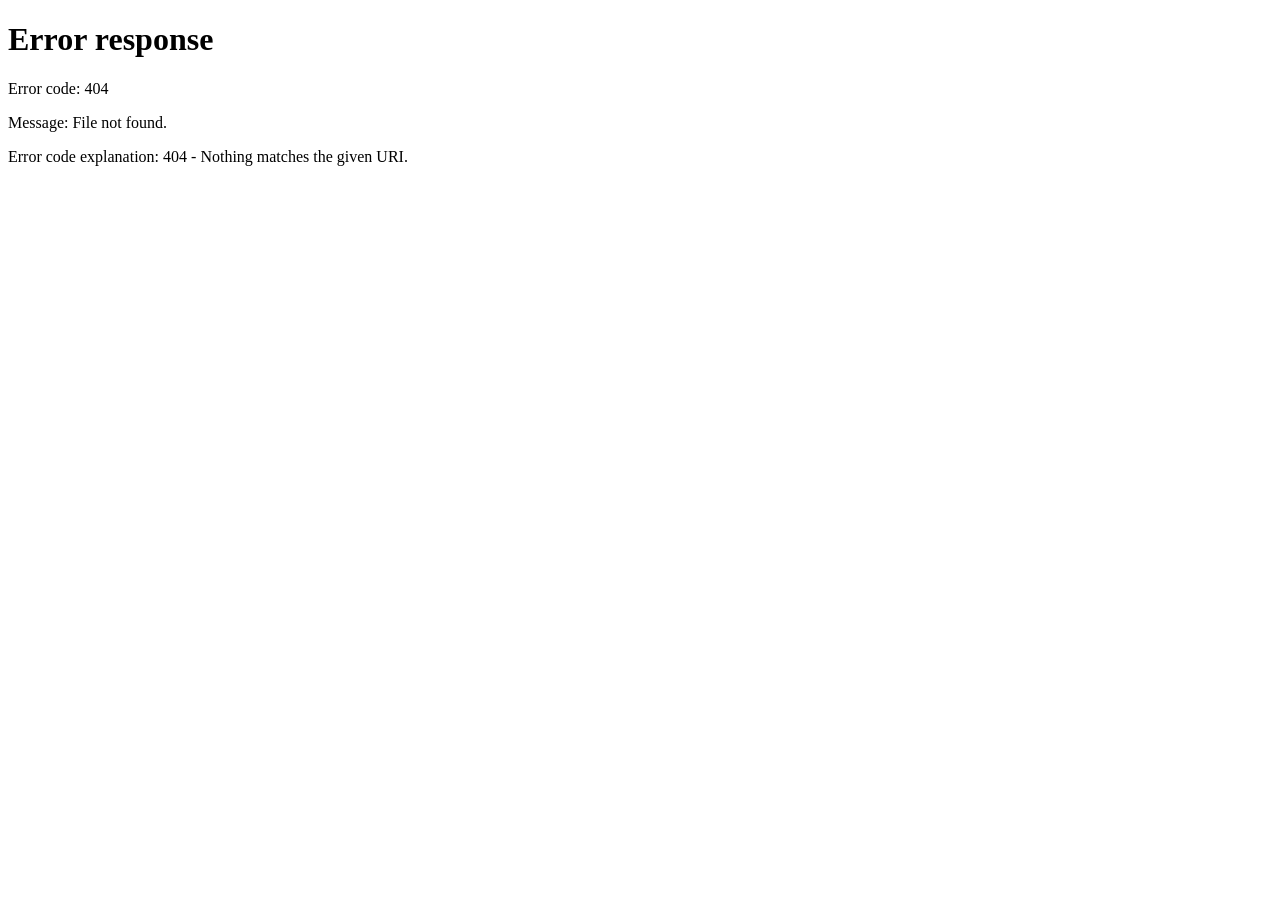
==== index.html @ 46f56683 "fix muy fix" ====
<!DOCTYPE html>
<html lang="es">
<head>
  <meta charset="UTF-8" />
  <meta name="viewport" content="width=device-width, initial-scale=1.0" />
  <meta http-equiv="refresh" content="0; url=barberia/index.html" />
  <title>Milán Barber Studio</title>
</head>
<body>
  <p>Redirigiendo a <a href="barberia/index.html">Milán Barber Studio</a>…</p>
</body>
</html>
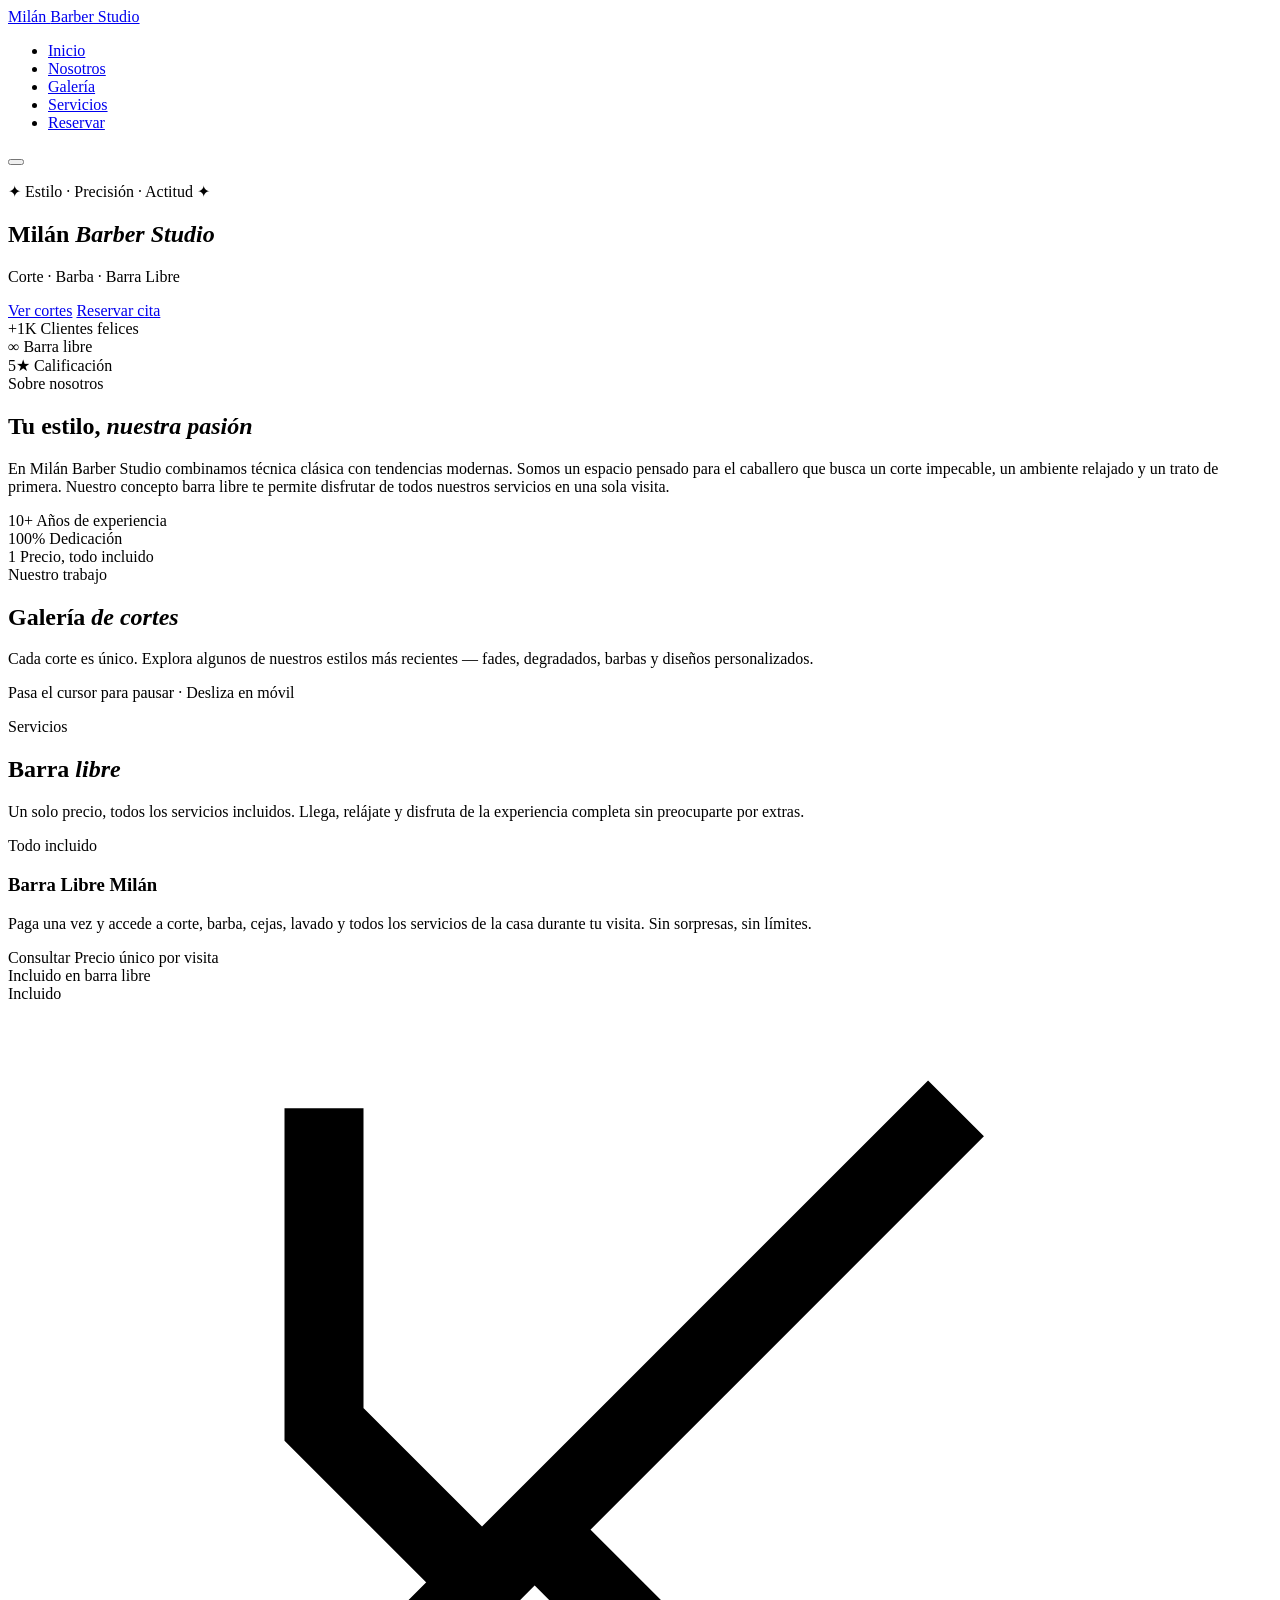
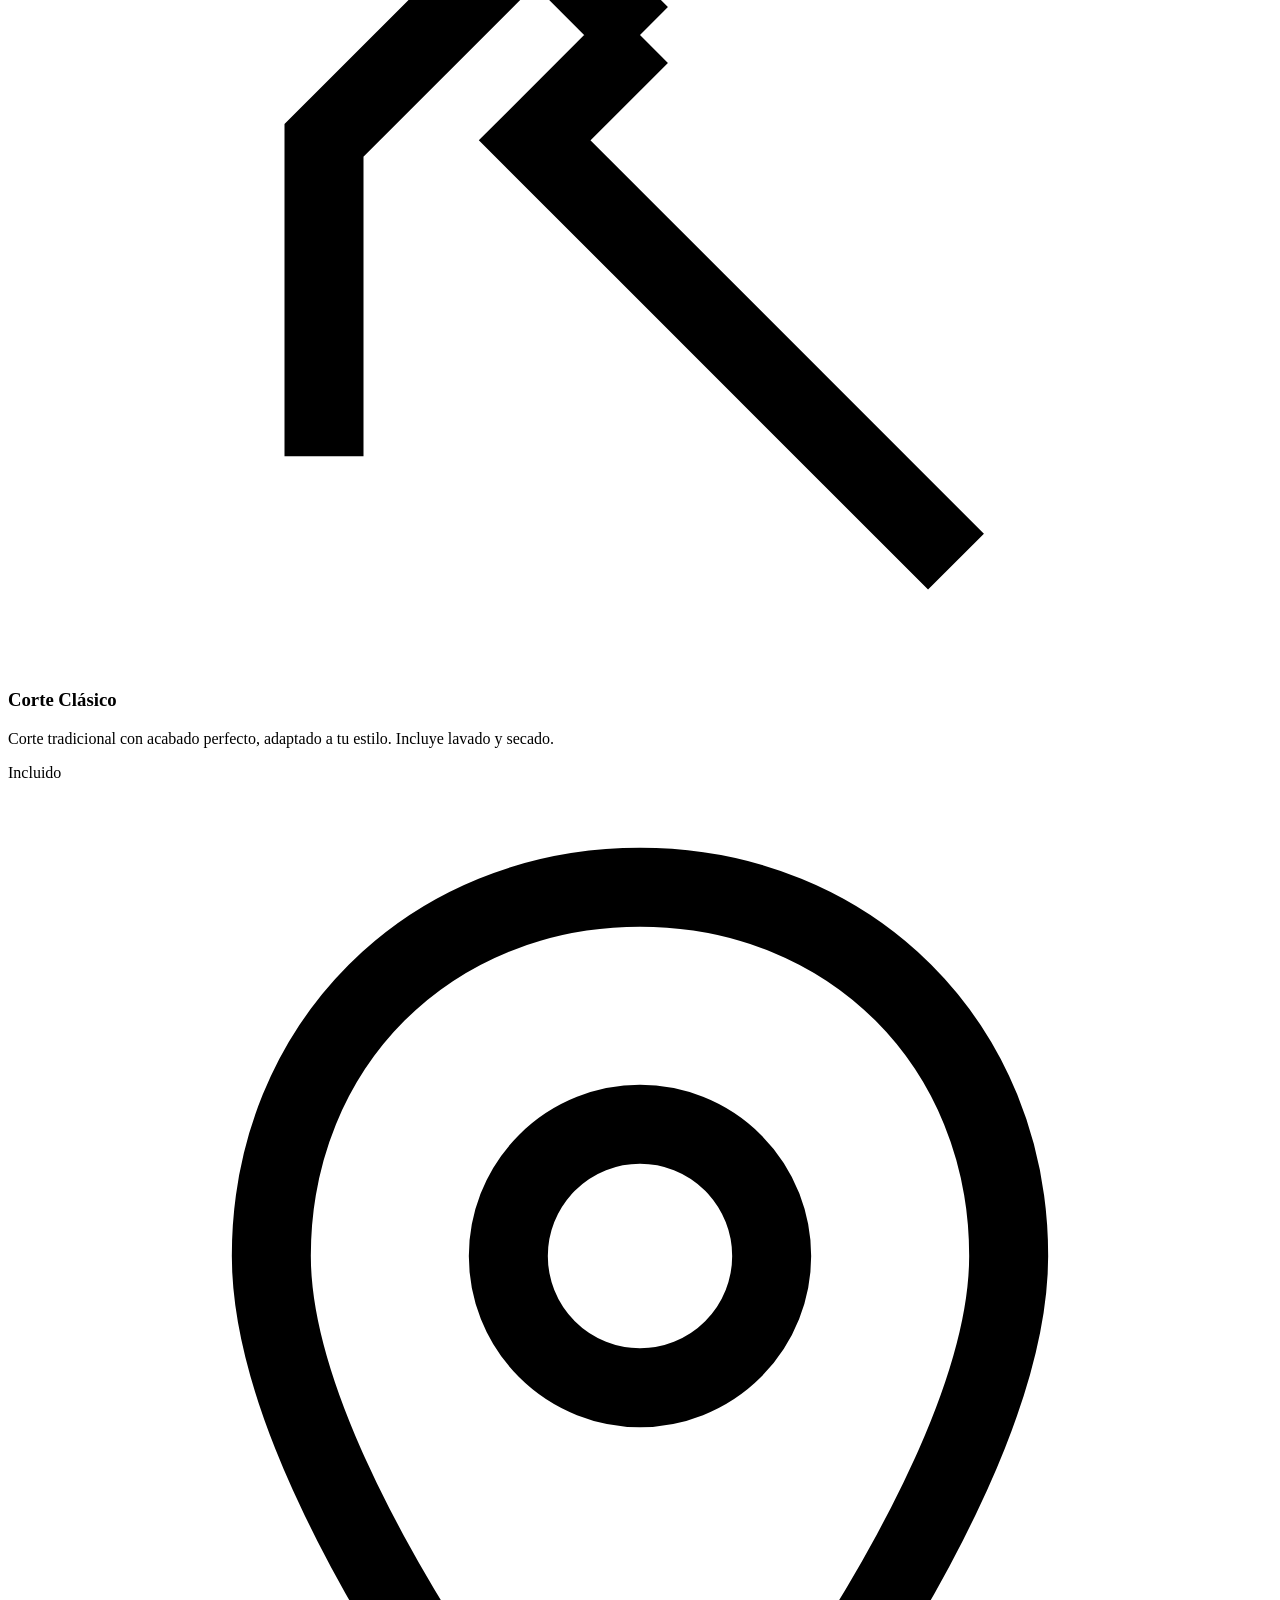
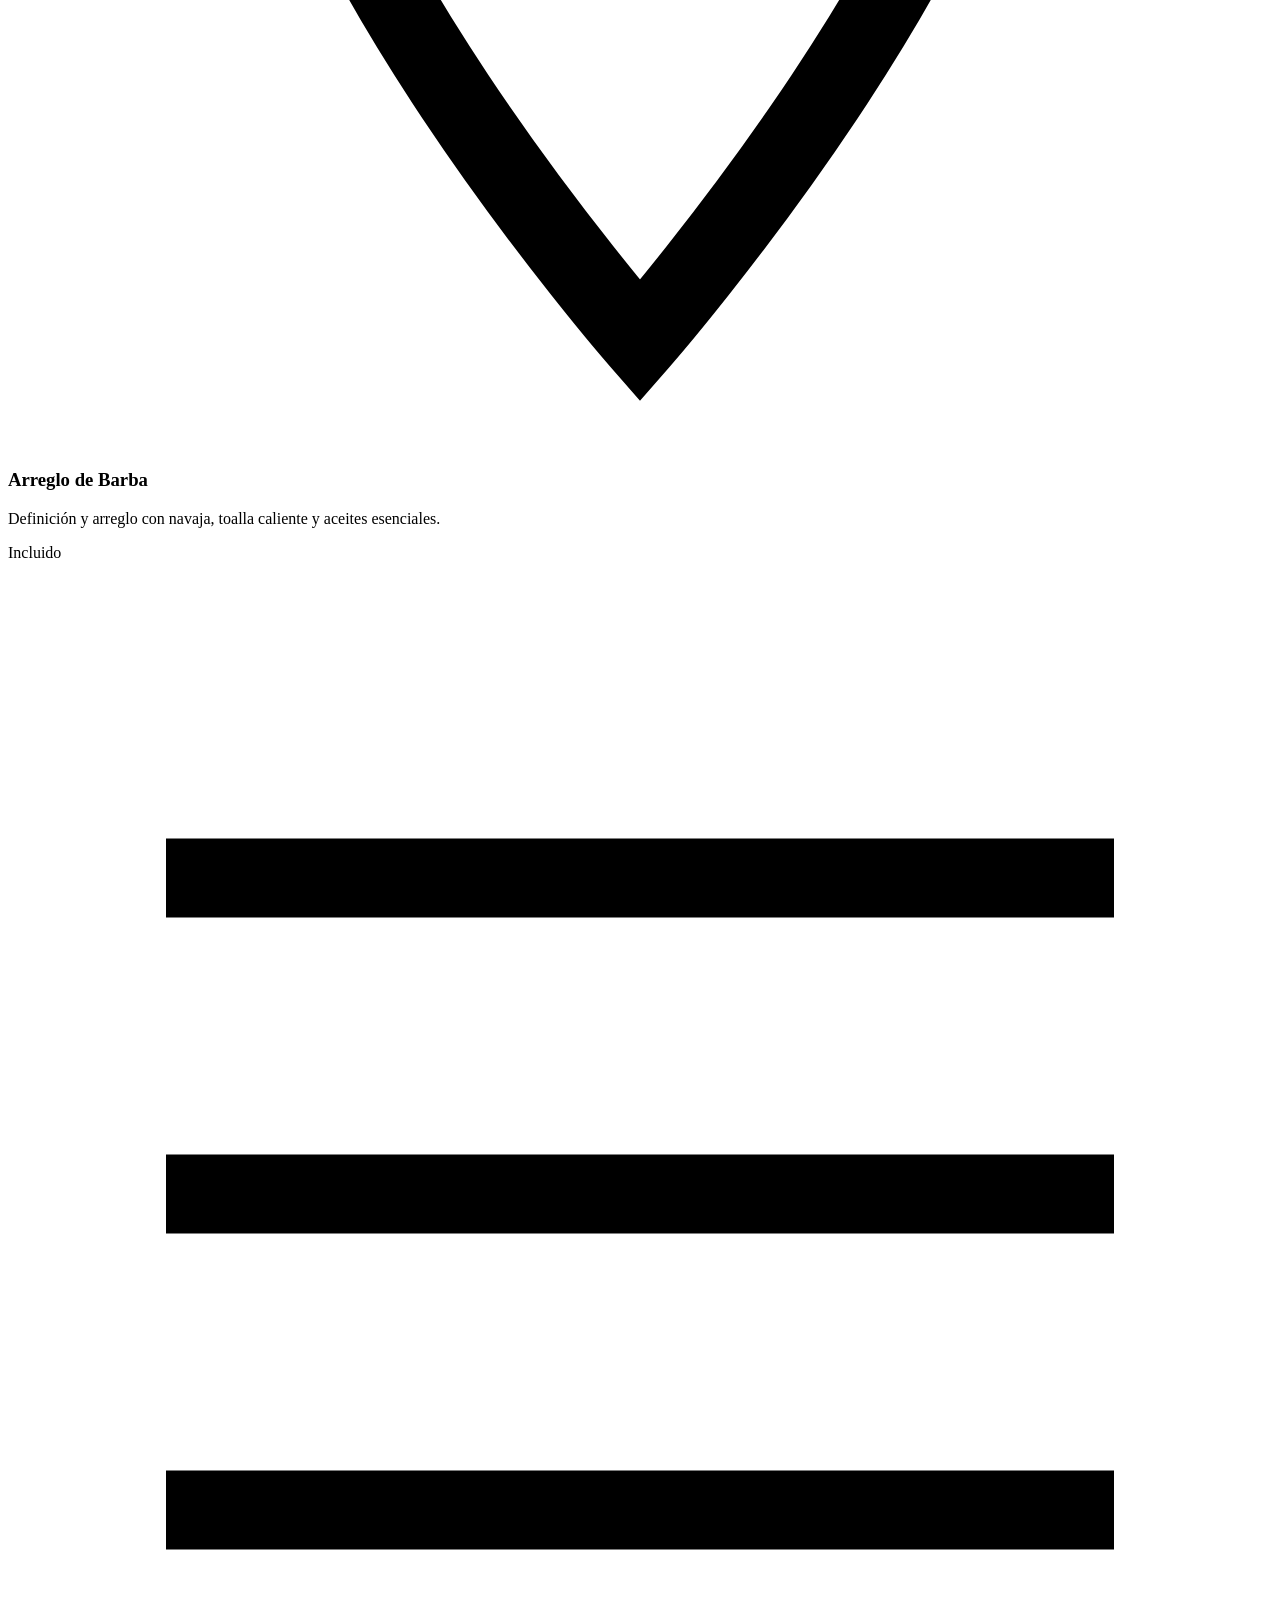
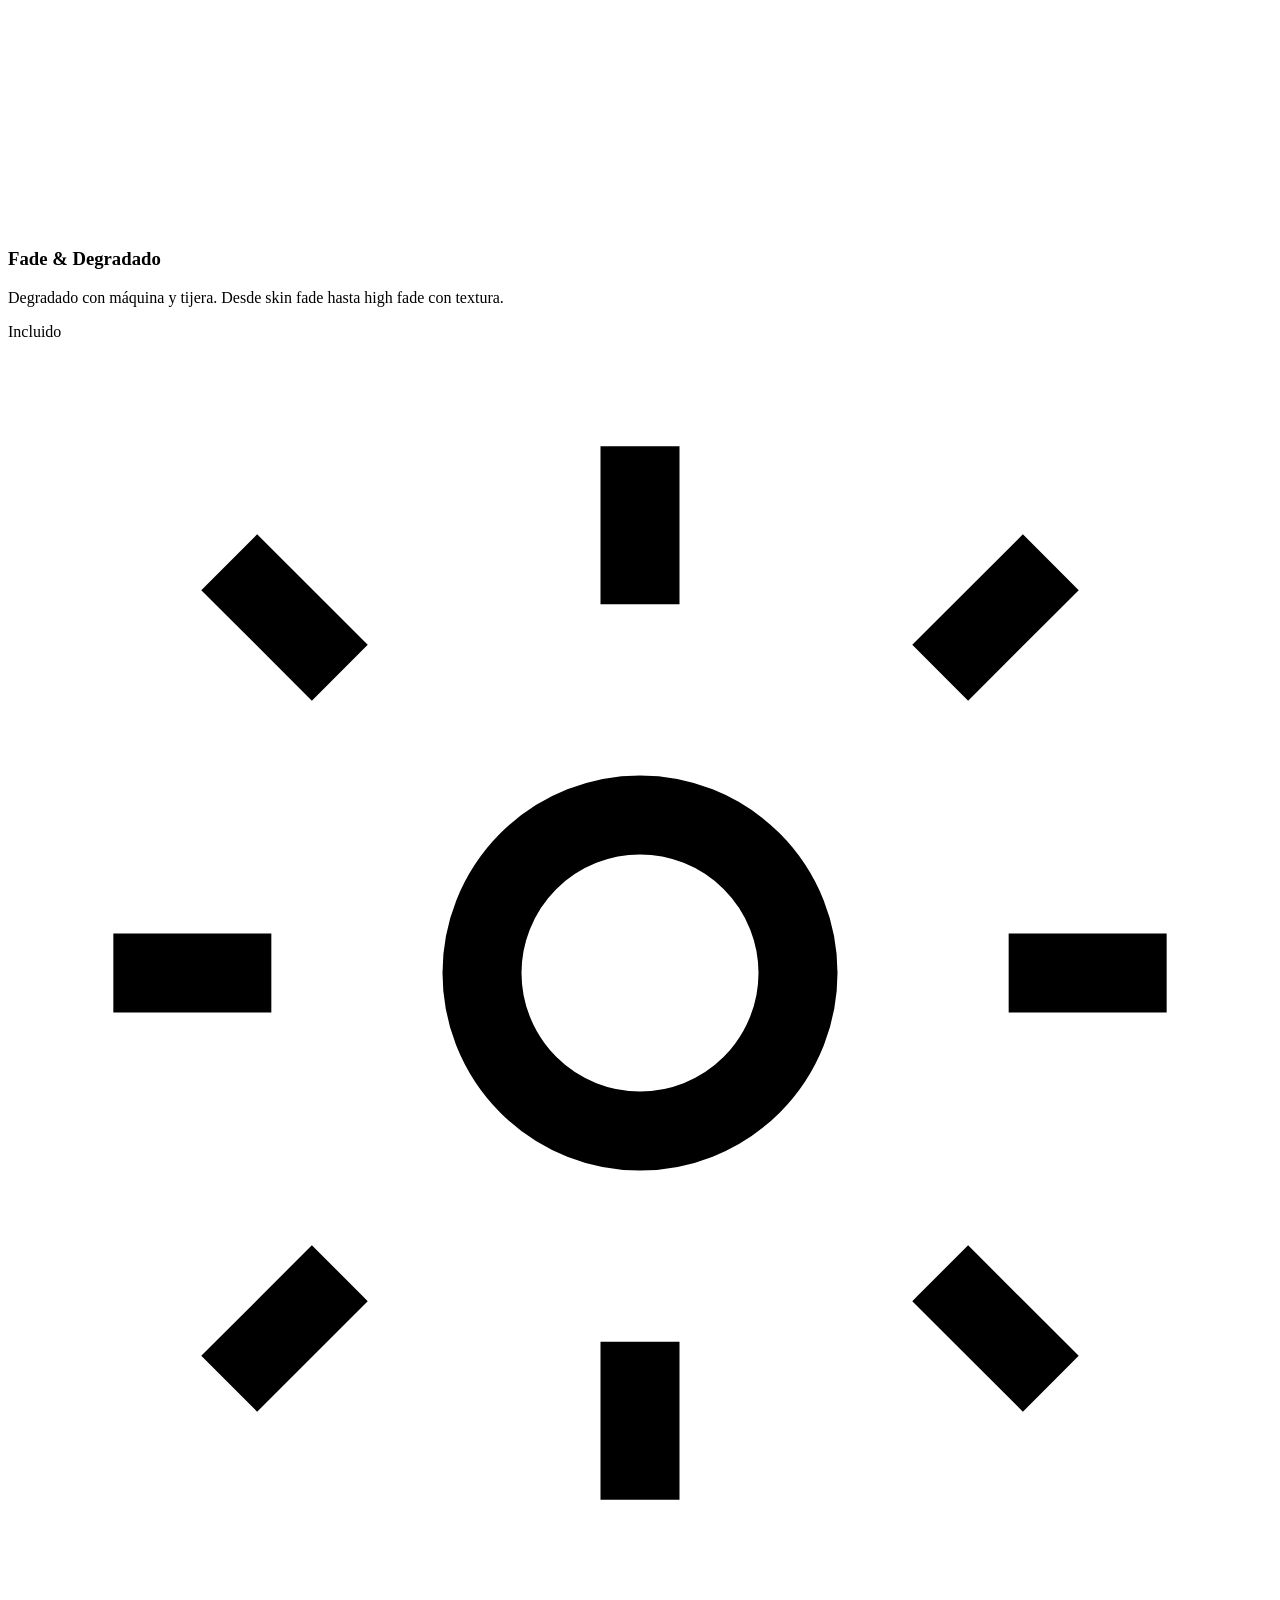
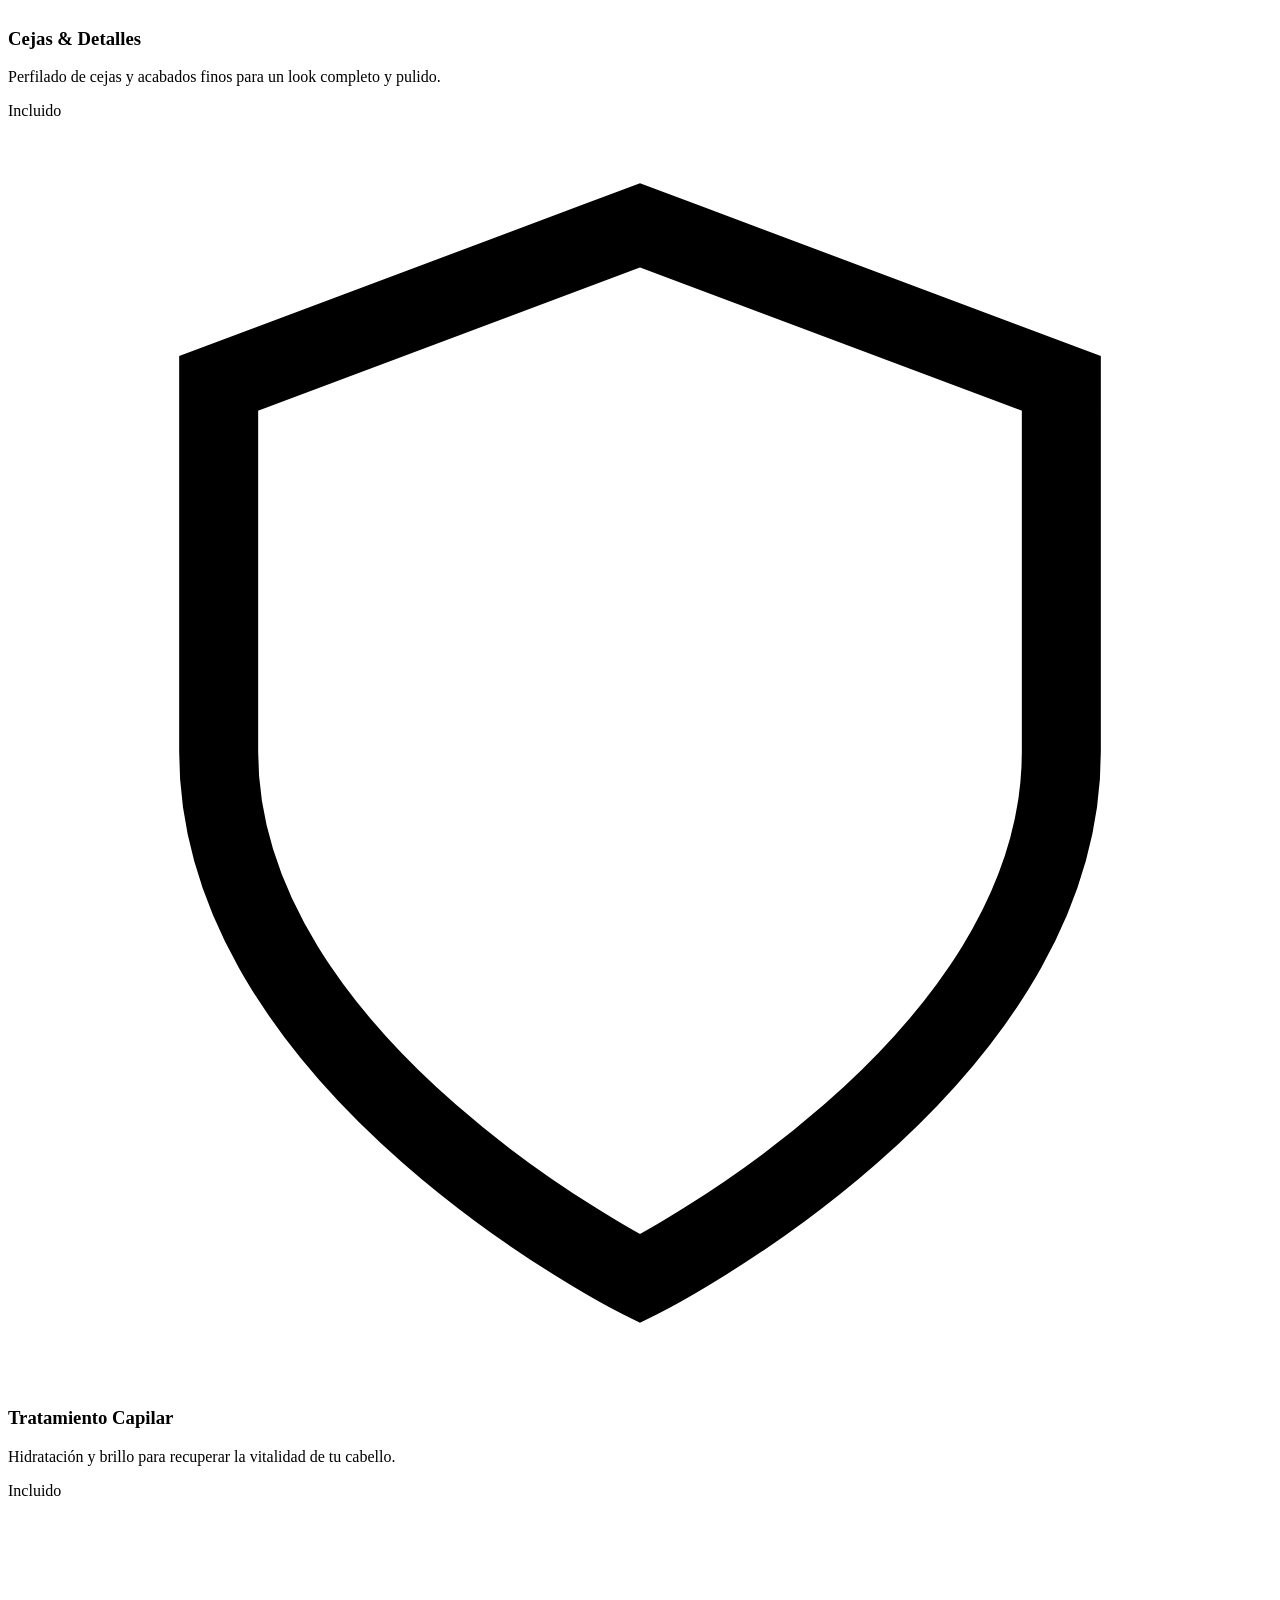
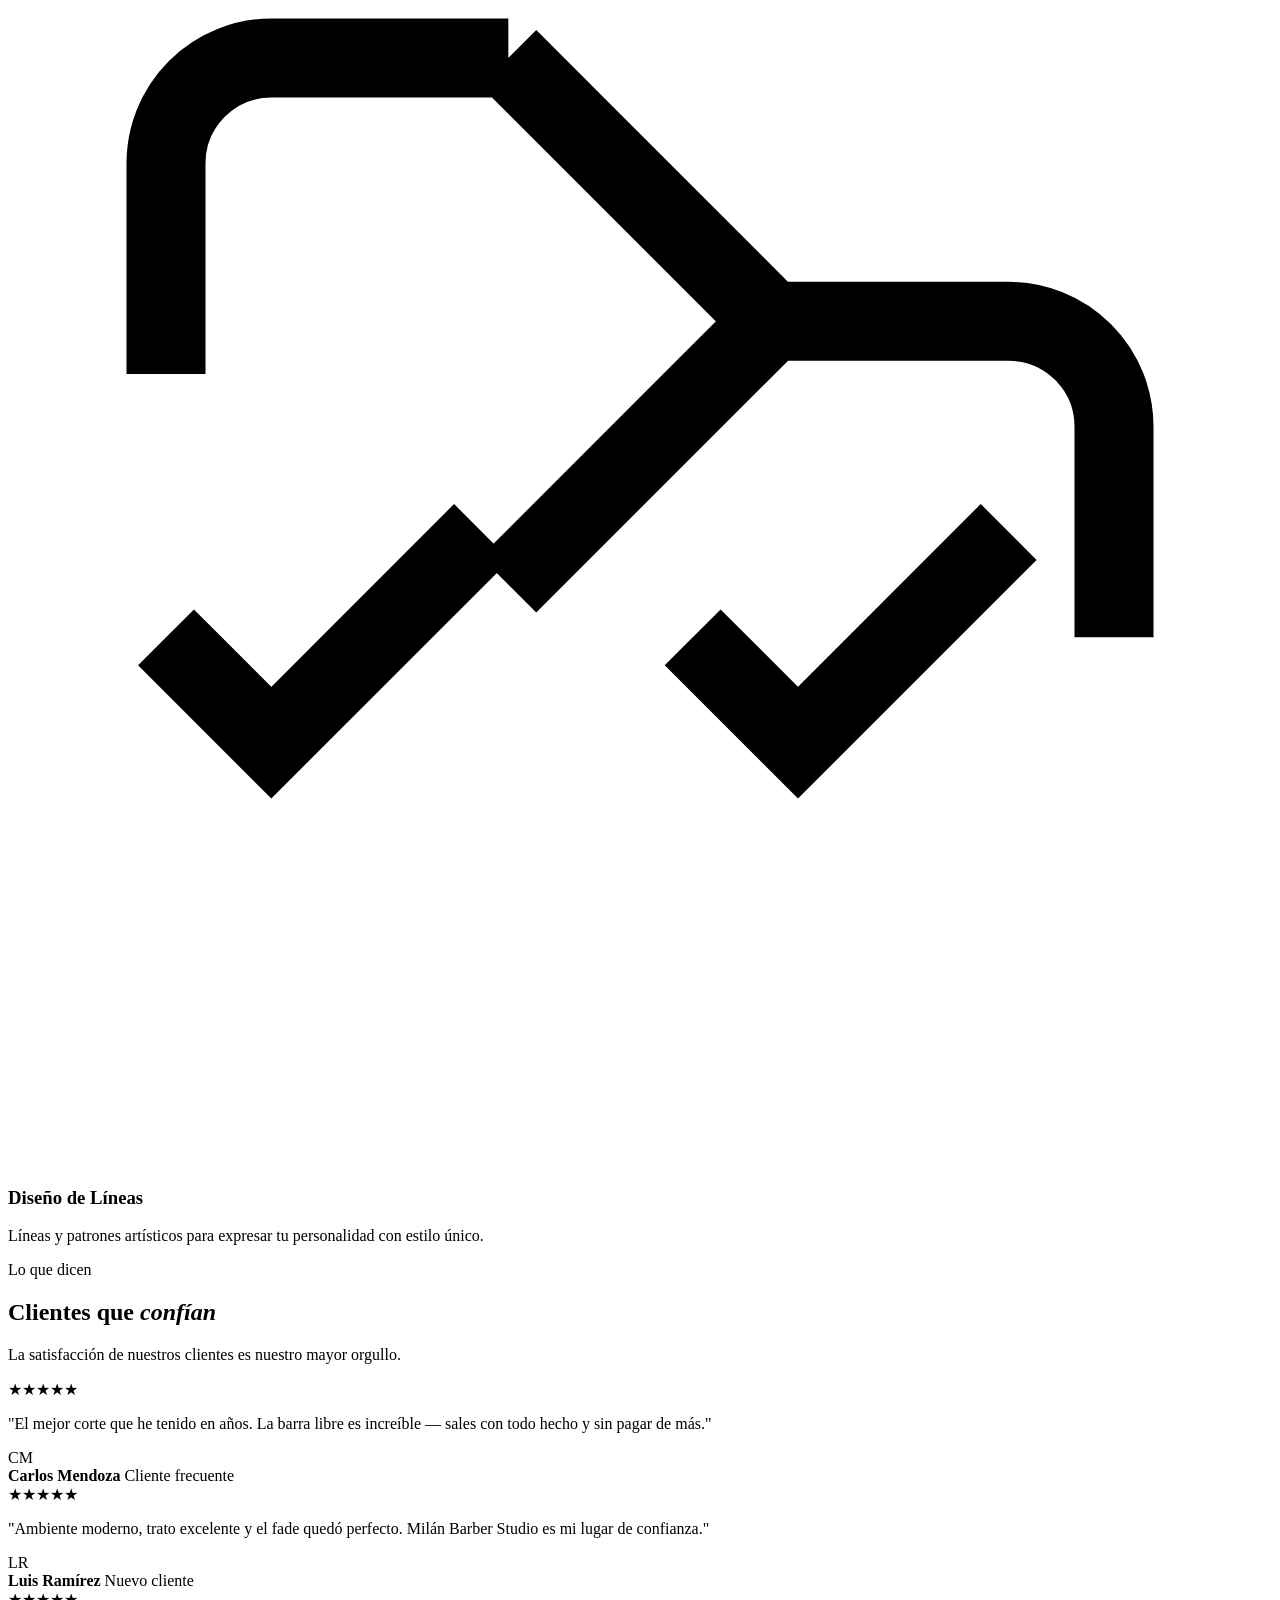
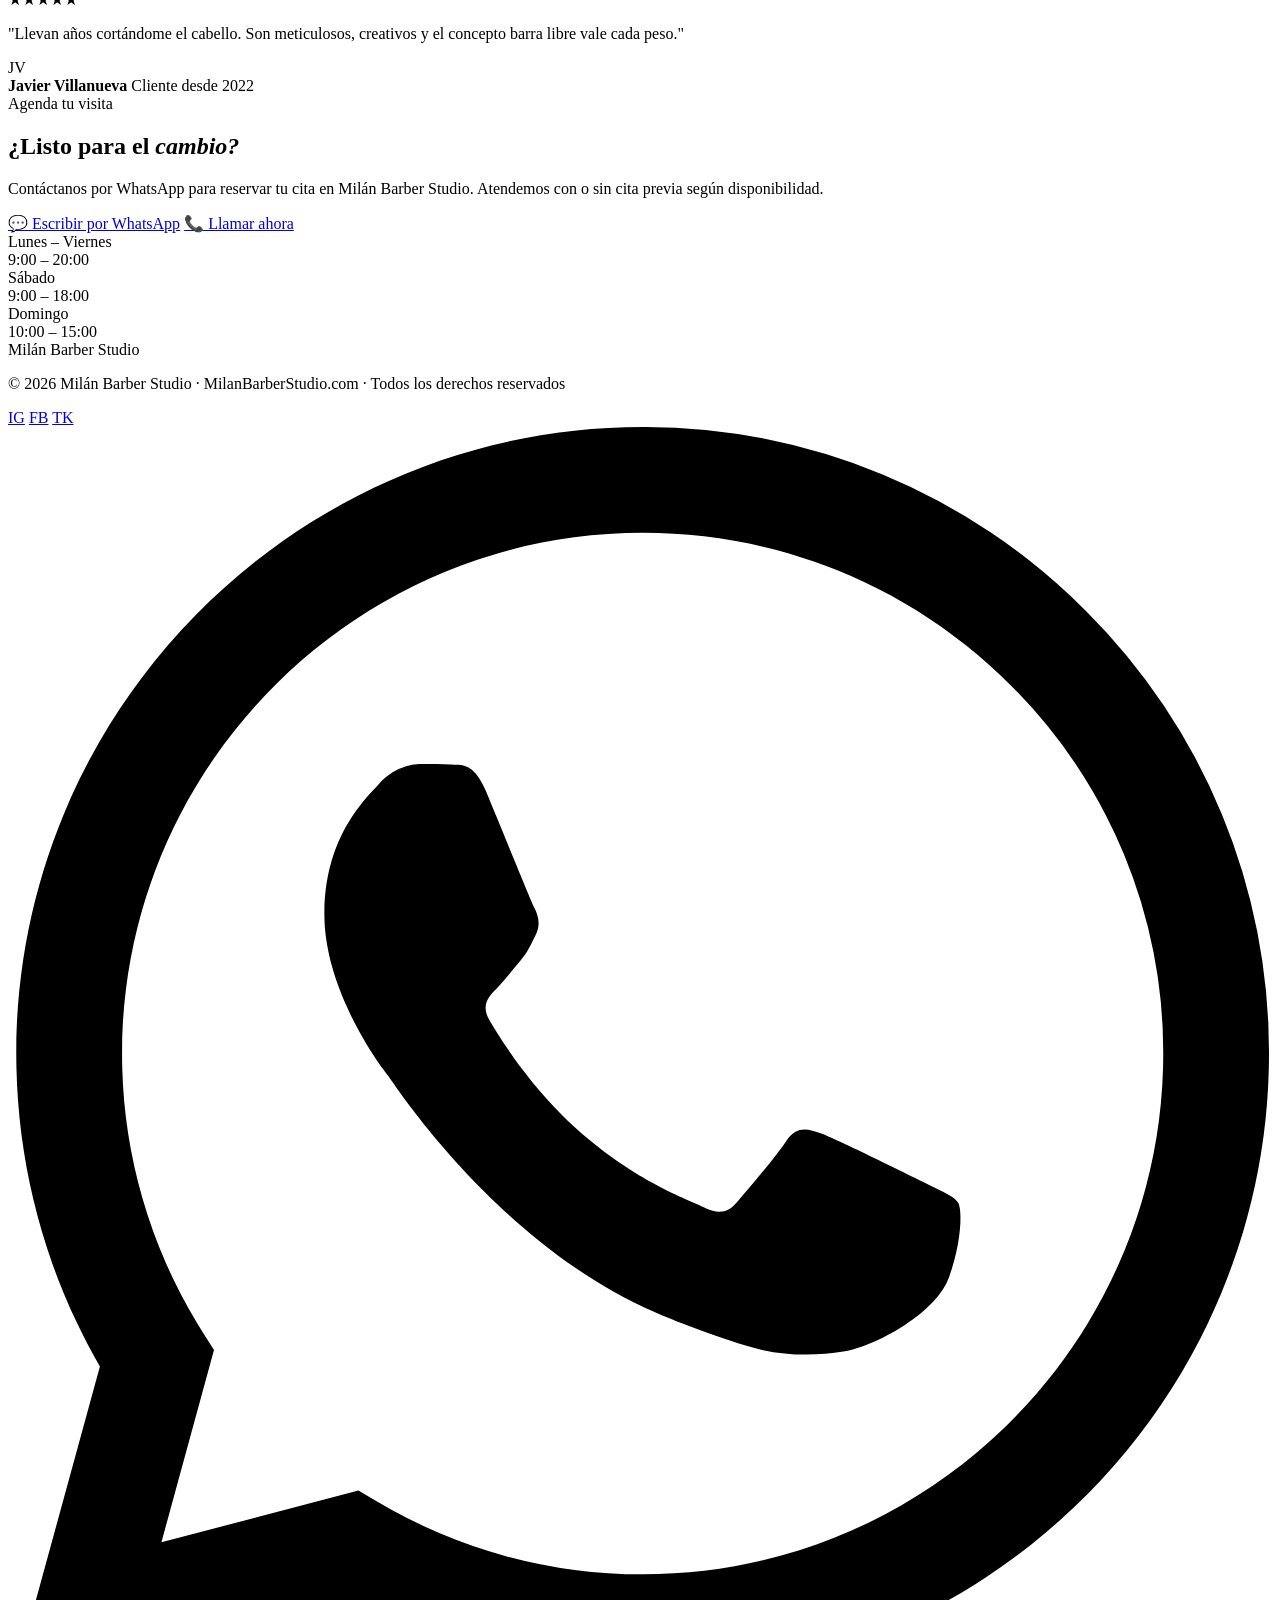
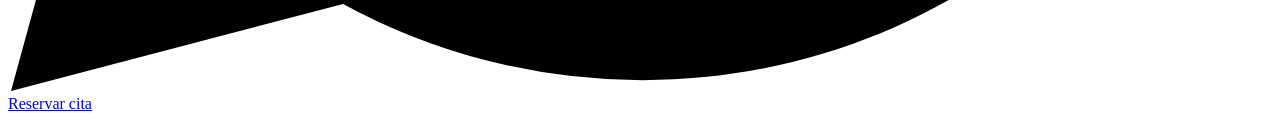
==== commit 3de2098e: "Update index.html" ====
--- a/index.html
+++ b/index.html
@@ -3,10 +3,312 @@
 <head>
   <meta charset="UTF-8" />
   <meta name="viewport" content="width=device-width, initial-scale=1.0" />
-  <meta http-equiv="refresh" content="0; url=barberia/index.html" />
-  <title>Milán Barber Studio</title>
+  <meta name="description" content="Milán Barber Studio — Barbería con servicio barra libre. Cortes, barba y estilo en un ambiente moderno." />
+  <title>Milán Barber Studio | MilanBarberStudio.com</title>
+  <link href="https://fonts.googleapis.com/css2?family=Cormorant+Garamond:wght@300;400;600;700&family=Montserrat:wght@300;400;500;600&display=swap" rel="stylesheet" />
+  <link rel="stylesheet" href="css/variables.css" />
+  <link rel="stylesheet" href="css/base.css" />
+  <link rel="stylesheet" href="css/navbar.css" />
+  <link rel="stylesheet" href="css/hero.css" />
+  <link rel="stylesheet" href="css/servicios.css" />
+  <link rel="stylesheet" href="css/galeria.css" />
+  <link rel="stylesheet" href="css/testimonios.css" />
+  <link rel="stylesheet" href="css/contacto.css" />
+  <link rel="stylesheet" href="css/footer.css" />
+  <link rel="stylesheet" href="css/whatsapp.css" />
+  <link rel="stylesheet" href="css/animations.css" />
+  <link rel="stylesheet" href="css/background.css" />
+  <link rel="stylesheet" href="css/responsive.css" />
+  <meta http-equiv="Content-Security-Policy" content="default-src 'self'; script-src 'self' https://www.googletagmanager.com https://www.google-analytics.com; style-src 'self' 'unsafe-inline' https://fonts.googleapis.com; font-src https://fonts.gstatic.com; img-src 'self' data:;">
+  <meta http-equiv="X-Content-Type-Options" content="nosniff">
 </head>
 <body>
-  <p>Redirigiendo a <a href="barberia/index.html">Milán Barber Studio</a>…</p>
+
+  <div class="bg-ambient" aria-hidden="true"></div>
+
+  <nav>
+    <a href="#inicio" class="nav-logo">Milán <span>Barber Studio</span></a>
+    <ul class="nav-links" id="navLinks">
+      <li><a href="#inicio">Inicio</a></li>
+      <li><a href="#nosotros">Nosotros</a></li>
+      <li><a href="#galeria">Galería</a></li>
+      <li><a href="#servicios">Servicios</a></li>
+      <li><a href="#contacto" class="nav-cta">Reservar</a></li>
+    </ul>
+    <button class="hamburger" id="hamburger" aria-label="Menú">
+      <span></span><span></span><span></span>
+    </button>
+  </nav>
+
+  <section id="inicio">
+    <div class="hero-bg"></div>
+    <div class="hero-grid"></div>
+    <div class="hero-lines"></div>
+    <div class="hero-orbs" aria-hidden="true">
+      <span class="hero-orb hero-orb-1"></span>
+      <span class="hero-orb hero-orb-2"></span>
+      <span class="hero-orb hero-orb-3"></span>
+    </div>
+    <div class="hero-shimmer" aria-hidden="true"></div>
+    <div class="hero-content">
+      <p class="hero-eyebrow">✦ Estilo · Precisión · Actitud ✦</p>
+      <h1 class="hero-title">
+        Milán <em>Barber Studio</em>
+      </h1>
+      <div class="hero-divider"></div>
+      <p class="hero-sub">Corte · Barba · Barra Libre</p>
+      <div class="hero-actions">
+        <a href="#galeria" class="btn-primary"><span>Ver cortes</span></a>
+        <a href="#contacto" class="btn-outline"><span>Reservar cita</span></a>
+      </div>
+    </div>
+    <div class="hero-badges">
+      <div class="badge">
+        <span class="badge-num">+1K</span>
+        <span class="badge-text">Clientes felices</span>
+      </div>
+      <div class="badge">
+        <span class="badge-num">∞</span>
+        <span class="badge-text">Barra libre</span>
+      </div>
+      <div class="badge">
+        <span class="badge-num">5★</span>
+        <span class="badge-text">Calificación</span>
+      </div>
+    </div>
+  </section>
+
+  <section id="nosotros">
+    <div class="nosotros-inner">
+      <span class="section-label reveal">Sobre nosotros</span>
+      <h2 class="section-title reveal reveal-delay-1">Tu estilo, <em>nuestra pasión</em></h2>
+      <p class="section-desc reveal reveal-delay-2">
+        En Milán Barber Studio combinamos técnica clásica con tendencias modernas. Somos un espacio pensado para el caballero que busca un corte impecable, un ambiente relajado y un trato de primera. Nuestro concepto barra libre te permite disfrutar de todos nuestros servicios en una sola visita.
+      </p>
+      <div class="nosotros-stats reveal reveal-delay-3">
+        <div class="nosotros-stat">
+          <span class="nosotros-stat-num">10+</span>
+          <span class="nosotros-stat-text">Años de experiencia</span>
+        </div>
+        <div class="nosotros-stat">
+          <span class="nosotros-stat-num">100%</span>
+          <span class="nosotros-stat-text">Dedicación</span>
+        </div>
+        <div class="nosotros-stat">
+          <span class="nosotros-stat-num">1</span>
+          <span class="nosotros-stat-text">Precio, todo incluido</span>
+        </div>
+      </div>
+    </div>
+  </section>
+
+  <section id="galeria">
+    <div class="galeria-header">
+      <div>
+        <span class="section-label reveal">Nuestro trabajo</span>
+        <h2 class="section-title reveal reveal-delay-1">Galería <em>de cortes</em></h2>
+      </div>
+      <p class="section-desc reveal reveal-delay-2">
+        Cada corte es único. Explora algunos de nuestros estilos más recientes — fades, degradados, barbas y diseños personalizados.
+      </p>
+    </div>
+    <div class="galeria-cinta-wrap reveal">
+      <div id="galeriaCinta" class="galeria-cinta" aria-label="Galería de cortes"></div>
+    </div>
+    <p class="galeria-cinta-hint reveal reveal-delay-1">Pasa el cursor para pausar · Desliza en móvil</p>
+  </section>
+
+  <section id="servicios">
+    <div class="servicios-header">
+      <div>
+        <span class="section-label reveal">Servicios</span>
+        <h2 class="section-title reveal reveal-delay-1">Barra <em>libre</em></h2>
+      </div>
+      <p class="section-desc reveal reveal-delay-2">
+        Un solo precio, todos los servicios incluidos. Llega, relájate y disfruta de la experiencia completa sin preocuparte por extras.
+      </p>
+    </div>
+
+    <div class="barra-libre-banner reveal">
+      <div>
+        <span class="barra-libre-badge">Todo incluido</span>
+        <h3 class="barra-libre-title">Barra Libre Milán</h3>
+        <p class="barra-libre-desc">
+          Paga una vez y accede a corte, barba, cejas, lavado y todos los servicios de la casa durante tu visita. Sin sorpresas, sin límites.
+        </p>
+      </div>
+      <div class="barra-libre-precio">
+        Consultar
+        <span>Precio único por visita</span>
+      </div>
+    </div>
+
+    <span class="servicios-incluidos-label reveal">Incluido en barra libre</span>
+    <div class="servicios-grid">
+
+      <div class="servicio-card reveal">
+        <span class="servicio-incluido">Incluido</span>
+        <svg class="servicio-icon" viewBox="0 0 24 24" fill="none" stroke="currentColor" stroke-width="1.5">
+          <path d="M6 2v6l3 3-3 3v6M12 8l6-6M12 16l6 6M12 8l-2 2 2 2M12 16l-2-2 2-2"/>
+        </svg>
+        <h3 class="servicio-name">Corte Clásico</h3>
+        <p class="servicio-desc">Corte tradicional con acabado perfecto, adaptado a tu estilo. Incluye lavado y secado.</p>
+      </div>
+
+      <div class="servicio-card reveal reveal-delay-1">
+        <span class="servicio-incluido">Incluido</span>
+        <svg class="servicio-icon" viewBox="0 0 24 24" fill="none" stroke="currentColor" stroke-width="1.5">
+          <path d="M12 2C8 2 5 5 5 9c0 5 7 13 7 13s7-8 7-13c0-4-3-7-7-7z"/>
+          <circle cx="12" cy="9" r="2.5"/>
+        </svg>
+        <h3 class="servicio-name">Arreglo de Barba</h3>
+        <p class="servicio-desc">Definición y arreglo con navaja, toalla caliente y aceites esenciales.</p>
+      </div>
+
+      <div class="servicio-card reveal reveal-delay-2">
+        <span class="servicio-incluido">Incluido</span>
+        <svg class="servicio-icon" viewBox="0 0 24 24" fill="none" stroke="currentColor" stroke-width="1.5">
+          <path d="M3 6h18M3 12h18M3 18h18"/>
+        </svg>
+        <h3 class="servicio-name">Fade & Degradado</h3>
+        <p class="servicio-desc">Degradado con máquina y tijera. Desde skin fade hasta high fade con textura.</p>
+      </div>
+
+      <div class="servicio-card reveal reveal-delay-3">
+        <span class="servicio-incluido">Incluido</span>
+        <svg class="servicio-icon" viewBox="0 0 24 24" fill="none" stroke="currentColor" stroke-width="1.5">
+          <circle cx="12" cy="12" r="3"/>
+          <path d="M12 2v3M12 19v3M2 12h3M19 12h3M4.2 4.2l2.1 2.1M17.7 17.7l2.1 2.1M4.2 19.8l2.1-2.1M17.7 6.3l2.1-2.1"/>
+        </svg>
+        <h3 class="servicio-name">Cejas & Detalles</h3>
+        <p class="servicio-desc">Perfilado de cejas y acabados finos para un look completo y pulido.</p>
+      </div>
+
+      <div class="servicio-card reveal reveal-delay-4">
+        <span class="servicio-incluido">Incluido</span>
+        <svg class="servicio-icon" viewBox="0 0 24 24" fill="none" stroke="currentColor" stroke-width="1.5">
+          <path d="M12 22s8-4 8-10V5l-8-3-8 3v7c0 6 8 10 8 10z"/>
+        </svg>
+        <h3 class="servicio-name">Tratamiento Capilar</h3>
+        <p class="servicio-desc">Hidratación y brillo para recuperar la vitalidad de tu cabello.</p>
+      </div>
+
+      <div class="servicio-card reveal reveal-delay-1">
+        <span class="servicio-incluido">Incluido</span>
+        <svg class="servicio-icon" viewBox="0 0 24 24" fill="none" stroke="currentColor" stroke-width="1.5">
+          <path d="M9.5 3H5a2 2 0 0 0-2 2v4m6.5-6 5 5M9.5 3l5 5M14.5 8H19a2 2 0 0 1 2 2v4m-6.5-6-5 5"/>
+          <path d="m3 14 2 2 4-4M13 14l2 2 4-4"/>
+        </svg>
+        <h3 class="servicio-name">Diseño de Líneas</h3>
+        <p class="servicio-desc">Líneas y patrones artísticos para expresar tu personalidad con estilo único.</p>
+      </div>
+
+    </div>
+  </section>
+
+  <section id="testimonios">
+    <div class="testimonios-header">
+      <span class="section-label reveal">Lo que dicen</span>
+      <h2 class="section-title reveal reveal-delay-1">Clientes que <em>confían</em></h2>
+      <p class="section-desc reveal reveal-delay-2">La satisfacción de nuestros clientes es nuestro mayor orgullo.</p>
+    </div>
+    <div class="testimonios-grid">
+
+      <div class="testimonio-card reveal">
+        <div class="testimonio-estrellas">
+          <span class="estrella">★</span><span class="estrella">★</span><span class="estrella">★</span><span class="estrella">★</span><span class="estrella">★</span>
+        </div>
+        <p class="testimonio-texto">"El mejor corte que he tenido en años. La barra libre es increíble — sales con todo hecho y sin pagar de más."</p>
+        <div class="testimonio-autor">
+          <div class="autor-avatar">CM</div>
+          <div class="autor-info">
+            <strong>Carlos Mendoza</strong>
+            <span>Cliente frecuente</span>
+          </div>
+        </div>
+      </div>
+
+      <div class="testimonio-card reveal reveal-delay-1">
+        <div class="testimonio-estrellas">
+          <span class="estrella">★</span><span class="estrella">★</span><span class="estrella">★</span><span class="estrella">★</span><span class="estrella">★</span>
+        </div>
+        <p class="testimonio-texto">"Ambiente moderno, trato excelente y el fade quedó perfecto. Milán Barber Studio es mi lugar de confianza."</p>
+        <div class="testimonio-autor">
+          <div class="autor-avatar">LR</div>
+          <div class="autor-info">
+            <strong>Luis Ramírez</strong>
+            <span>Nuevo cliente</span>
+          </div>
+        </div>
+      </div>
+
+      <div class="testimonio-card reveal reveal-delay-2">
+        <div class="testimonio-estrellas">
+          <span class="estrella">★</span><span class="estrella">★</span><span class="estrella">★</span><span class="estrella">★</span><span class="estrella">★</span>
+        </div>
+        <p class="testimonio-texto">"Llevan años cortándome el cabello. Son meticulosos, creativos y el concepto barra libre vale cada peso."</p>
+        <div class="testimonio-autor">
+          <div class="autor-avatar">JV</div>
+          <div class="autor-info">
+            <strong>Javier Villanueva</strong>
+            <span>Cliente desde 2022</span>
+          </div>
+        </div>
+      </div>
+
+    </div>
+  </section>
+
+  <section id="contacto">
+    <div class="cta-inner">
+      <span class="section-label">Agenda tu visita</span>
+      <h2 class="section-title reveal">¿Listo para el <em>cambio?</em></h2>
+      <p class="section-desc reveal reveal-delay-1">
+        Contáctanos por WhatsApp para reservar tu cita en Milán Barber Studio. Atendemos con o sin cita previa según disponibilidad.
+      </p>
+      <div class="cta-buttons reveal reveal-delay-2">
+        <a href="https://wa.me/526671234567?text=Hola%2C%20quiero%20reservar%20en%20Mil%C3%A1n%20Barber%20Studio" target="_blank" rel="noopener" class="btn-primary"><span>💬 Escribir por WhatsApp</span></a>
+        <a href="tel:+526671234567" class="btn-outline"><span>📞 Llamar ahora</span></a>
+      </div>
+
+      <div class="line-sep reveal reveal-delay-3"><div class="line-sep-diamond"></div></div>
+
+      <div class="horario-grid reveal reveal-delay-3">
+        <div class="horario-item">
+          <div class="horario-dia">Lunes – Viernes</div>
+          <div class="horario-hora">9:00 – 20:00</div>
+        </div>
+        <div class="horario-item">
+          <div class="horario-dia">Sábado</div>
+          <div class="horario-hora">9:00 – 18:00</div>
+        </div>
+        <div class="horario-item">
+          <div class="horario-dia">Domingo</div>
+          <div class="horario-hora">10:00 – 15:00</div>
+        </div>
+      </div>
+    </div>
+  </section>
+
+  <footer>
+    <div class="footer-logo">Milán Barber Studio</div>
+    <p class="footer-copy">© 2026 Milán Barber Studio · MilanBarberStudio.com · Todos los derechos reservados</p>
+    <div class="footer-social">
+      <a href="#" class="social-link" aria-label="Instagram">IG</a>
+      <a href="#" class="social-link" aria-label="Facebook">FB</a>
+      <a href="#" class="social-link" aria-label="TikTok">TK</a>
+    </div>
+  </footer>
+
+  <a href="https://wa.me/526671234567?text=Hola%2C%20quiero%20reservar%20en%20Mil%C3%A1n%20Barber%20Studio" target="_blank" rel="noopener" class="whatsapp-float" aria-label="Contactar por WhatsApp">
+    <svg viewBox="0 0 24 24" xmlns="http://www.w3.org/2000/svg">
+      <path d="M17.472 14.382c-.297-.149-1.758-.867-2.03-.967-.273-.099-.471-.148-.67.15-.197.297-.767.966-.94 1.164-.173.199-.347.223-.644.075-.297-.15-1.255-.463-2.39-1.475-.883-.788-1.48-1.761-1.653-2.059-.173-.297-.018-.458.13-.606.134-.133.298-.347.446-.52.149-.174.198-.298.298-.497.099-.198.05-.371-.025-.52-.075-.149-.669-1.612-.916-2.207-.242-.579-.487-.5-.669-.51-.173-.008-.371-.01-.57-.01-.198 0-.52.074-.792.372-.272.297-1.04 1.016-1.04 2.479 0 1.462 1.065 2.875 1.213 3.074.149.198 2.096 3.2 5.077 4.487.709.306 1.262.489 1.694.625.712.227 1.36.195 1.871.118.571-.085 1.758-.719 2.006-1.413.248-.694.248-1.289.173-1.413-.074-.124-.272-.198-.57-.347m-5.421 7.403h-.004a9.87 9.87 0 01-5.031-1.378l-.361-.214-3.741.982.998-3.648-.235-.374a9.86 9.86 0 01-1.51-5.26c.001-5.45 4.436-9.884 9.888-9.884 2.64 0 5.122 1.03 6.988 2.898a9.825 9.825 0 012.893 6.994c-.003 5.45-4.437 9.884-9.885 9.884m8.413-18.297A11.815 11.815 0 0012.05 0C5.495 0 .16 5.335.157 11.892c0 2.096.547 4.142 1.588 5.945L.057 24l6.305-1.654a11.882 11.882 0 005.683 1.448h.005c6.554 0 11.89-5.335 11.893-11.893a11.821 11.821 0 00-3.48-8.413z"/>
+    </svg>
+    <span class="whatsapp-text">Reservar cita</span>
+  </a>
+
+  <script src="js/galeria-config.js"></script>
+  <script src="js/galeria.js"></script>
+  <script src="js/main.js" defer></script>
 </body>
 </html>
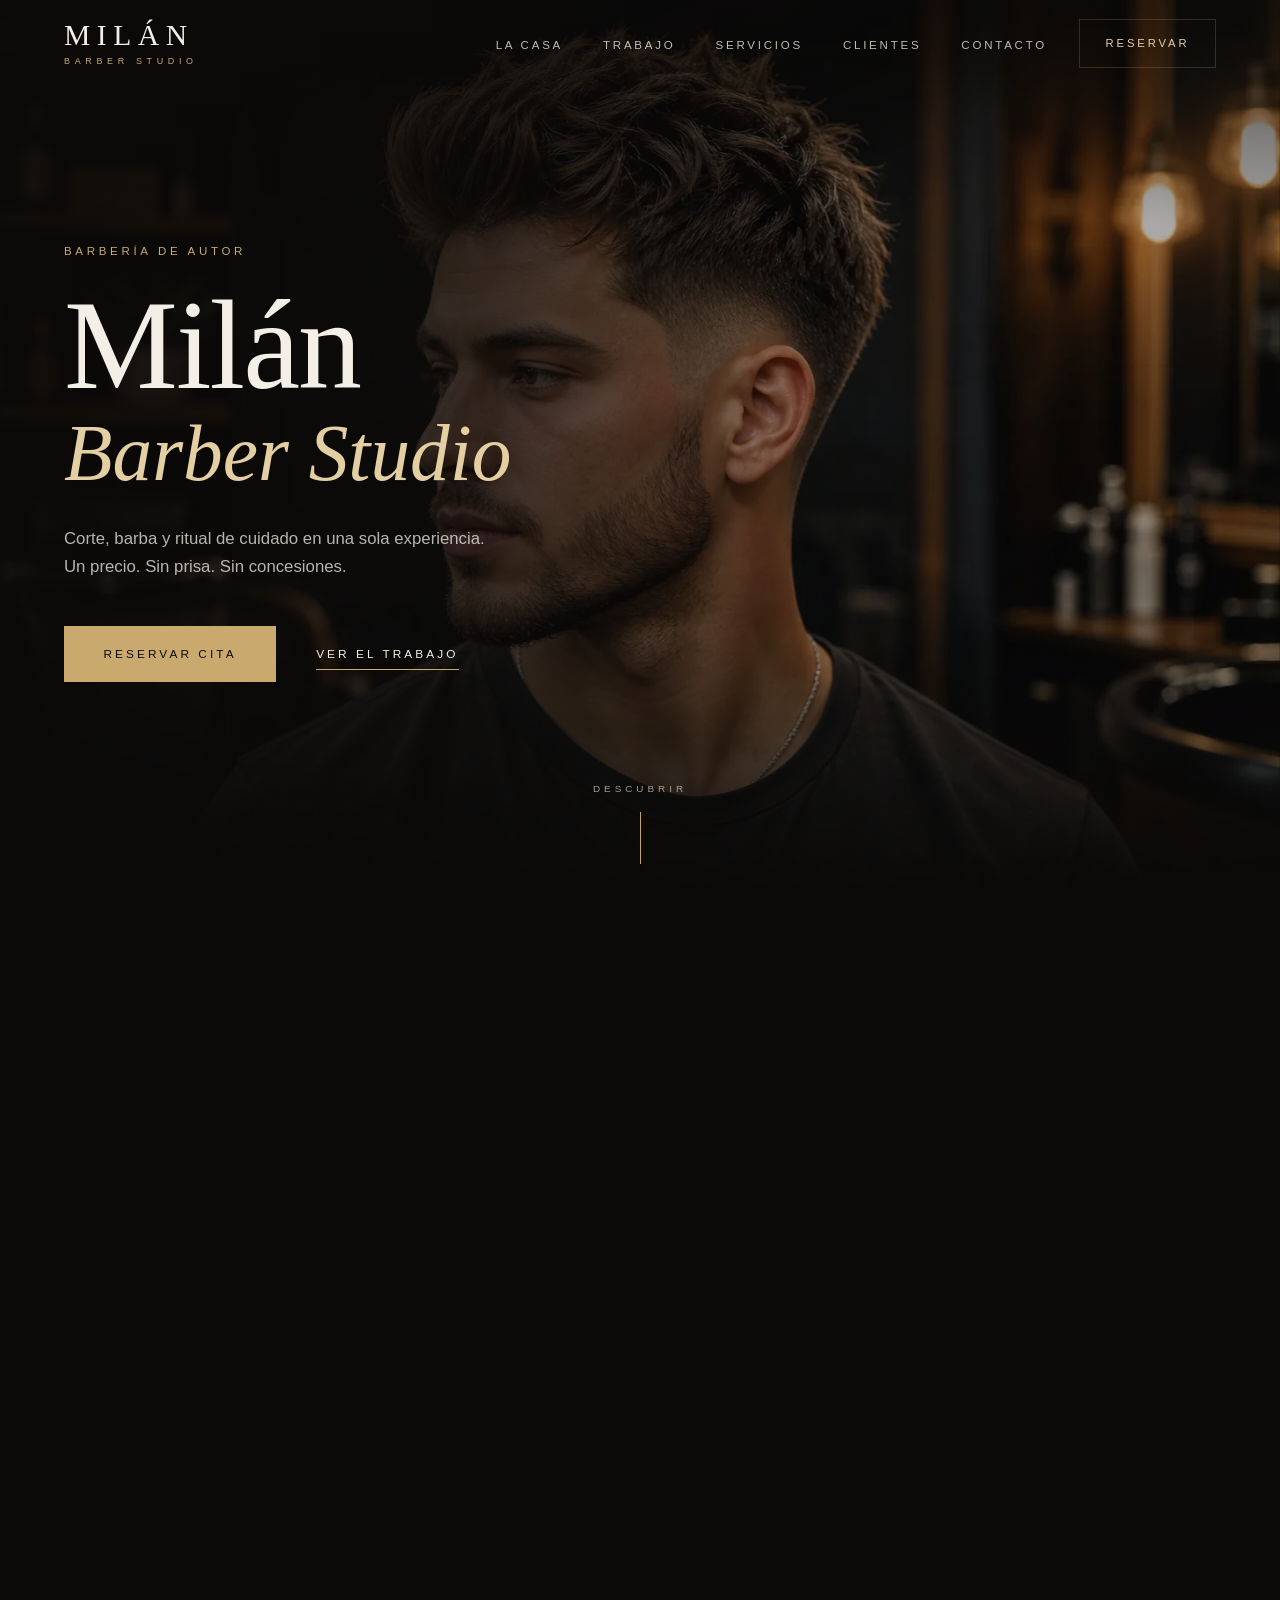
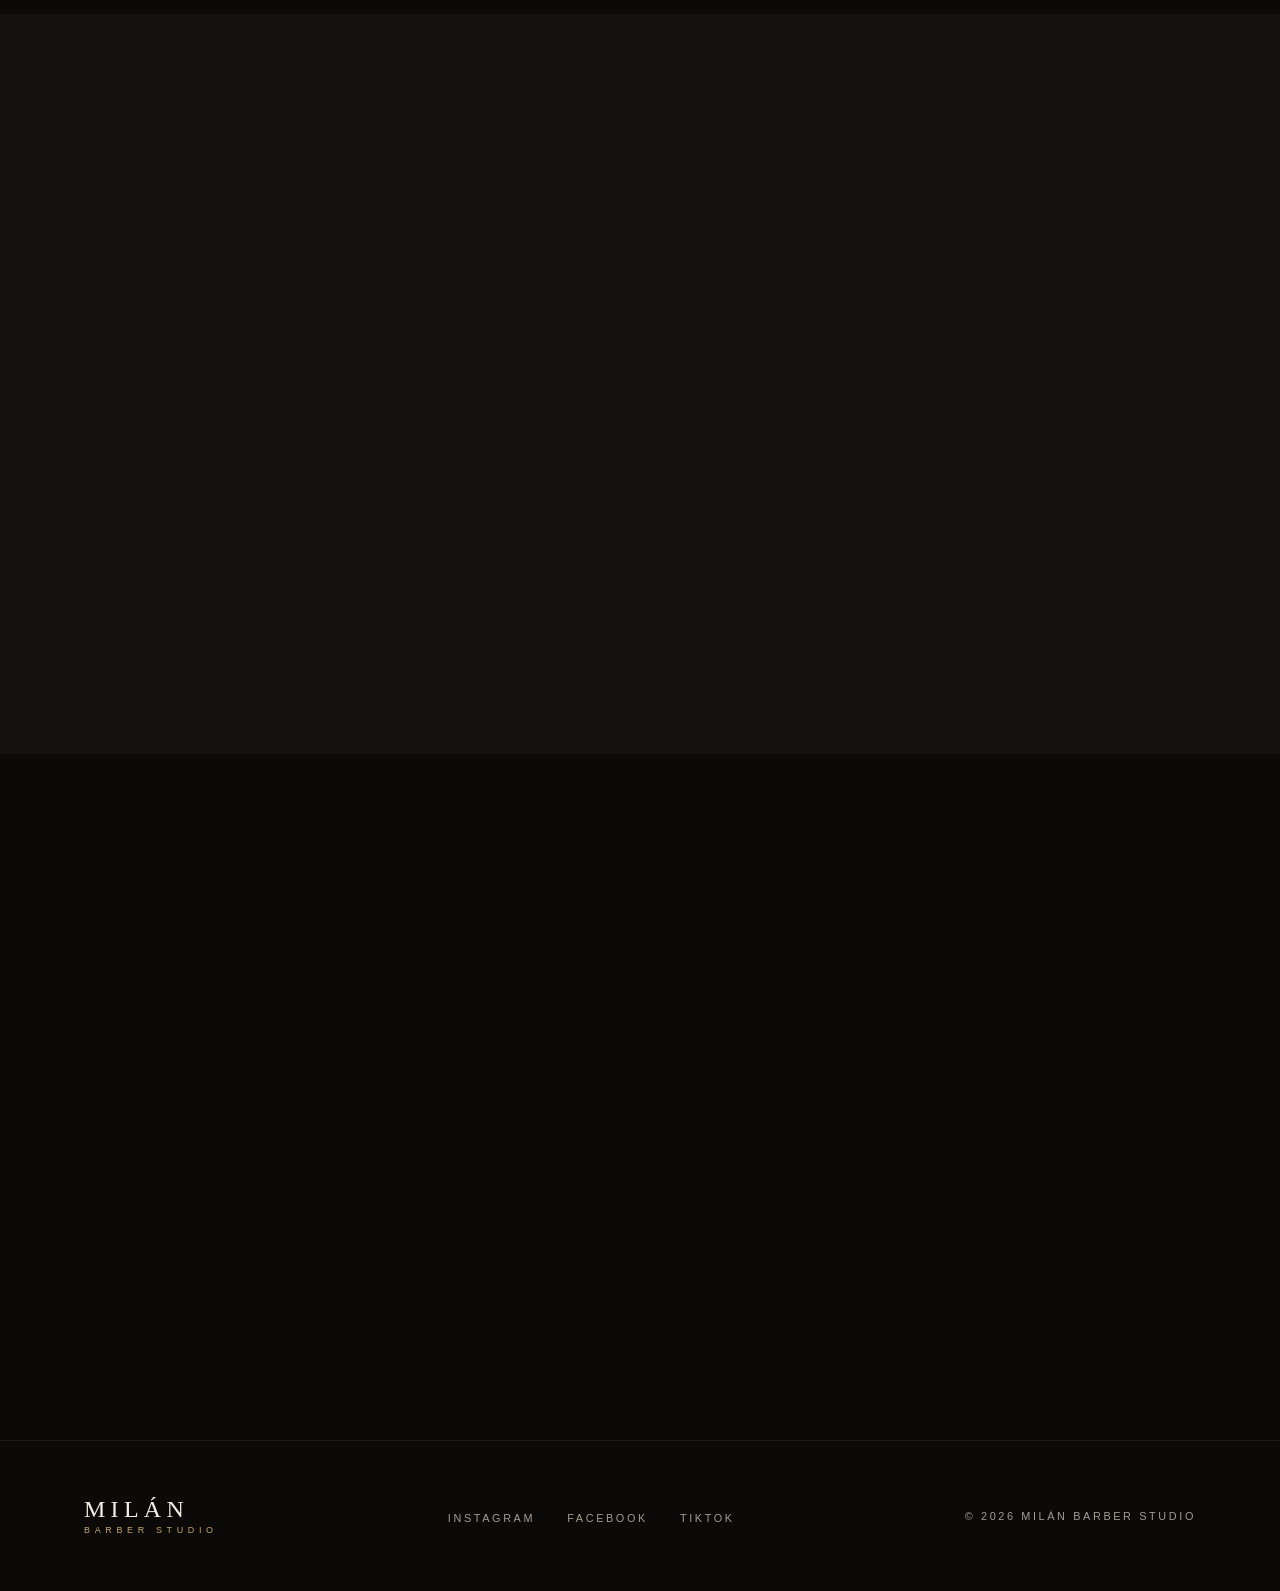
==== commit ee221e0c: "Rediseño premium y optimización del sitio - Nueva identidad visual: negro cálido, marfil y champán; " ====
--- a/index.html
+++ b/index.html
@@ -2,313 +2,301 @@
 <html lang="es">
 <head>
   <meta charset="UTF-8" />
-  <meta name="viewport" content="width=device-width, initial-scale=1.0" />
-  <meta name="description" content="Milán Barber Studio — Barbería con servicio barra libre. Cortes, barba y estilo en un ambiente moderno." />
-  <title>Milán Barber Studio | MilanBarberStudio.com</title>
-  <link href="https://fonts.googleapis.com/css2?family=Cormorant+Garamond:wght@300;400;600;700&family=Montserrat:wght@300;400;500;600&display=swap" rel="stylesheet" />
-  <link rel="stylesheet" href="css/variables.css" />
-  <link rel="stylesheet" href="css/base.css" />
-  <link rel="stylesheet" href="css/navbar.css" />
-  <link rel="stylesheet" href="css/hero.css" />
-  <link rel="stylesheet" href="css/servicios.css" />
-  <link rel="stylesheet" href="css/galeria.css" />
-  <link rel="stylesheet" href="css/testimonios.css" />
-  <link rel="stylesheet" href="css/contacto.css" />
-  <link rel="stylesheet" href="css/footer.css" />
-  <link rel="stylesheet" href="css/whatsapp.css" />
-  <link rel="stylesheet" href="css/animations.css" />
-  <link rel="stylesheet" href="css/background.css" />
-  <link rel="stylesheet" href="css/responsive.css" />
-  <meta http-equiv="Content-Security-Policy" content="default-src 'self'; script-src 'self' https://www.googletagmanager.com https://www.google-analytics.com; style-src 'self' 'unsafe-inline' https://fonts.googleapis.com; font-src https://fonts.gstatic.com; img-src 'self' data:;">
-  <meta http-equiv="X-Content-Type-Options" content="nosniff">
+  <meta name="viewport" content="width=device-width, initial-scale=1" />
+  <meta http-equiv="Content-Security-Policy" content="default-src 'self'; script-src 'self' 'sha256-Du+OJKJSbdUgz5nrHeWWINvez6XKDDU/tyj/5c2uvwo=' https://www.googletagmanager.com https://www.google-analytics.com; style-src 'self' https://fonts.googleapis.com; font-src https://fonts.gstatic.com; img-src 'self' data:; base-uri 'self'; form-action 'self'" />
+  <script>document.documentElement.classList.add('js')</script>
+
+  <title>Milán Barber Studio · Barbería de autor</title>
+  <meta name="description" content="Milán Barber Studio — barbería de autor. Corte, barba y ritual de cuidado en una sola experiencia, a un precio único. Reserva por WhatsApp." />
+  <meta name="theme-color" content="#0b0a09" />
+  <link rel="canonical" href="https://milanbarberstudio.com/" />
+  <link rel="icon" href="data:image/svg+xml,%3Csvg xmlns='http://www.w3.org/2000/svg' viewBox='0 0 64 64'%3E%3Crect width='64' height='64' fill='%230b0a09'/%3E%3Ctext x='32' y='45' font-family='Georgia,serif' font-size='40' fill='%23c9a96e' text-anchor='middle'%3EM%3C/text%3E%3C/svg%3E" />
+
+  <meta property="og:type" content="website" />
+  <meta property="og:locale" content="es_MX" />
+  <meta property="og:site_name" content="Milán Barber Studio" />
+  <meta property="og:title" content="Milán Barber Studio · Barbería de autor" />
+  <meta property="og:description" content="Corte, barba y ritual de cuidado en una sola experiencia, a un precio único." />
+  <meta property="og:url" content="https://milanbarberstudio.com/" />
+  <meta property="og:image" content="https://milanbarberstudio.com/assets/images/og.jpg" />
+  <meta name="twitter:card" content="summary_large_image" />
+
+  <link rel="preconnect" href="https://fonts.googleapis.com" />
+  <link rel="preconnect" href="https://fonts.gstatic.com" crossorigin />
+  <link rel="stylesheet" href="https://fonts.googleapis.com/css2?family=Cormorant+Garamond:ital,wght@0,300;0,400;0,500;1,300;1,400&family=Jost:wght@300;400;500&display=swap" />
+  <link rel="preload" as="image" href="assets/images/hero.webp" imagesrcset="assets/images/hero-sm.webp 768w, assets/images/hero.webp 1536w" imagesizes="100vw" fetchpriority="high" />
+  <link rel="stylesheet" href="css/styles.css" />
+
+  <script type="application/ld+json">
+  {
+    "@context": "https://schema.org",
+    "@type": "BarberShop",
+    "name": "Milán Barber Studio",
+    "url": "https://milanbarberstudio.com/",
+    "image": "https://milanbarberstudio.com/assets/images/og.jpg",
+    "telephone": "+52 667 123 4567",
+    "priceRange": "$$$",
+    "openingHoursSpecification": [
+      { "@type": "OpeningHoursSpecification", "dayOfWeek": ["Monday","Tuesday","Wednesday","Thursday","Friday"], "opens": "09:00", "closes": "20:00" },
+      { "@type": "OpeningHoursSpecification", "dayOfWeek": "Saturday", "opens": "09:00", "closes": "18:00" },
+      { "@type": "OpeningHoursSpecification", "dayOfWeek": "Sunday", "opens": "10:00", "closes": "15:00" }
+    ]
+  }
+  </script>
 </head>
 <body>
 
-  <div class="bg-ambient" aria-hidden="true"></div>
-
-  <nav>
-    <a href="#inicio" class="nav-logo">Milán <span>Barber Studio</span></a>
-    <ul class="nav-links" id="navLinks">
-      <li><a href="#inicio">Inicio</a></li>
-      <li><a href="#nosotros">Nosotros</a></li>
-      <li><a href="#galeria">Galería</a></li>
-      <li><a href="#servicios">Servicios</a></li>
-      <li><a href="#contacto" class="nav-cta">Reservar</a></li>
-    </ul>
-    <button class="hamburger" id="hamburger" aria-label="Menú">
-      <span></span><span></span><span></span>
+  <a class="skip-link" href="#contenido">Saltar al contenido</a>
+
+  <!-- ═════════════ Navegación ═════════════ -->
+  <header class="nav" id="nav">
+    <a href="#inicio" class="brand" aria-label="Milán Barber Studio, inicio">
+      <span class="brand-name">Milán</span>
+      <span class="brand-sub">Barber Studio</span>
+    </a>
+
+    <nav class="nav-menu" id="navMenu" aria-label="Principal">
+      <ul>
+        <li><a href="#nosotros">La casa</a></li>
+        <li><a href="#galeria">Trabajo</a></li>
+        <li><a href="#servicios">Servicios</a></li>
+        <li><a href="#testimonios">Clientes</a></li>
+        <li><a href="#contacto">Contacto</a></li>
+      </ul>
+    </nav>
+
+    <a href="#contacto" class="nav-cta">Reservar</a>
+
+    <button class="nav-toggle" id="navToggle" type="button" aria-label="Abrir menú" aria-expanded="false" aria-controls="navMenu">
+      <span></span><span></span>
     </button>
-  </nav>
-
-  <section id="inicio">
-    <div class="hero-bg"></div>
-    <div class="hero-grid"></div>
-    <div class="hero-lines"></div>
-    <div class="hero-orbs" aria-hidden="true">
-      <span class="hero-orb hero-orb-1"></span>
-      <span class="hero-orb hero-orb-2"></span>
-      <span class="hero-orb hero-orb-3"></span>
-    </div>
-    <div class="hero-shimmer" aria-hidden="true"></div>
-    <div class="hero-content">
-      <p class="hero-eyebrow">✦ Estilo · Precisión · Actitud ✦</p>
-      <h1 class="hero-title">
-        Milán <em>Barber Studio</em>
-      </h1>
-      <div class="hero-divider"></div>
-      <p class="hero-sub">Corte · Barba · Barra Libre</p>
-      <div class="hero-actions">
-        <a href="#galeria" class="btn-primary"><span>Ver cortes</span></a>
-        <a href="#contacto" class="btn-outline"><span>Reservar cita</span></a>
-      </div>
-    </div>
-    <div class="hero-badges">
-      <div class="badge">
-        <span class="badge-num">+1K</span>
-        <span class="badge-text">Clientes felices</span>
-      </div>
-      <div class="badge">
-        <span class="badge-num">∞</span>
-        <span class="badge-text">Barra libre</span>
-      </div>
-      <div class="badge">
-        <span class="badge-num">5★</span>
-        <span class="badge-text">Calificación</span>
-      </div>
-    </div>
-  </section>
-
-  <section id="nosotros">
-    <div class="nosotros-inner">
-      <span class="section-label reveal">Sobre nosotros</span>
-      <h2 class="section-title reveal reveal-delay-1">Tu estilo, <em>nuestra pasión</em></h2>
-      <p class="section-desc reveal reveal-delay-2">
-        En Milán Barber Studio combinamos técnica clásica con tendencias modernas. Somos un espacio pensado para el caballero que busca un corte impecable, un ambiente relajado y un trato de primera. Nuestro concepto barra libre te permite disfrutar de todos nuestros servicios en una sola visita.
-      </p>
-      <div class="nosotros-stats reveal reveal-delay-3">
-        <div class="nosotros-stat">
-          <span class="nosotros-stat-num">10+</span>
-          <span class="nosotros-stat-text">Años de experiencia</span>
-        </div>
-        <div class="nosotros-stat">
-          <span class="nosotros-stat-num">100%</span>
-          <span class="nosotros-stat-text">Dedicación</span>
-        </div>
-        <div class="nosotros-stat">
-          <span class="nosotros-stat-num">1</span>
-          <span class="nosotros-stat-text">Precio, todo incluido</span>
-        </div>
-      </div>
-    </div>
-  </section>
-
-  <section id="galeria">
-    <div class="galeria-header">
-      <div>
-        <span class="section-label reveal">Nuestro trabajo</span>
-        <h2 class="section-title reveal reveal-delay-1">Galería <em>de cortes</em></h2>
-      </div>
-      <p class="section-desc reveal reveal-delay-2">
-        Cada corte es único. Explora algunos de nuestros estilos más recientes — fades, degradados, barbas y diseños personalizados.
-      </p>
-    </div>
-    <div class="galeria-cinta-wrap reveal">
-      <div id="galeriaCinta" class="galeria-cinta" aria-label="Galería de cortes"></div>
-    </div>
-    <p class="galeria-cinta-hint reveal reveal-delay-1">Pasa el cursor para pausar · Desliza en móvil</p>
-  </section>
-
-  <section id="servicios">
-    <div class="servicios-header">
-      <div>
-        <span class="section-label reveal">Servicios</span>
-        <h2 class="section-title reveal reveal-delay-1">Barra <em>libre</em></h2>
-      </div>
-      <p class="section-desc reveal reveal-delay-2">
-        Un solo precio, todos los servicios incluidos. Llega, relájate y disfruta de la experiencia completa sin preocuparte por extras.
-      </p>
-    </div>
-
-    <div class="barra-libre-banner reveal">
-      <div>
-        <span class="barra-libre-badge">Todo incluido</span>
-        <h3 class="barra-libre-title">Barra Libre Milán</h3>
-        <p class="barra-libre-desc">
-          Paga una vez y accede a corte, barba, cejas, lavado y todos los servicios de la casa durante tu visita. Sin sorpresas, sin límites.
+  </header>
+
+  <main id="contenido">
+
+    <!-- ═════════════ Hero ═════════════ -->
+    <section id="inicio" class="hero">
+      <img class="hero-img"
+           src="assets/images/hero.webp"
+           srcset="assets/images/hero-sm.webp 768w, assets/images/hero.webp 1536w"
+           sizes="100vw"
+           width="1536" height="1024"
+           alt=""
+           fetchpriority="high" />
+      <div class="hero-shade" aria-hidden="true"></div>
+
+      <div class="hero-content">
+        <p class="eyebrow hero-in">Barbería de autor</p>
+        <h1 class="hero-title hero-in">
+          Milán
+          <em>Barber Studio</em>
+        </h1>
+        <p class="hero-lead hero-in">
+          Corte, barba y ritual de cuidado en una sola experiencia.<br class="br-desktop" />
+          Un precio. Sin prisa. Sin concesiones.
         </p>
-      </div>
-      <div class="barra-libre-precio">
-        Consultar
-        <span>Precio único por visita</span>
-      </div>
-    </div>
-
-    <span class="servicios-incluidos-label reveal">Incluido en barra libre</span>
-    <div class="servicios-grid">
-
-      <div class="servicio-card reveal">
-        <span class="servicio-incluido">Incluido</span>
-        <svg class="servicio-icon" viewBox="0 0 24 24" fill="none" stroke="currentColor" stroke-width="1.5">
-          <path d="M6 2v6l3 3-3 3v6M12 8l6-6M12 16l6 6M12 8l-2 2 2 2M12 16l-2-2 2-2"/>
-        </svg>
-        <h3 class="servicio-name">Corte Clásico</h3>
-        <p class="servicio-desc">Corte tradicional con acabado perfecto, adaptado a tu estilo. Incluye lavado y secado.</p>
-      </div>
-
-      <div class="servicio-card reveal reveal-delay-1">
-        <span class="servicio-incluido">Incluido</span>
-        <svg class="servicio-icon" viewBox="0 0 24 24" fill="none" stroke="currentColor" stroke-width="1.5">
-          <path d="M12 2C8 2 5 5 5 9c0 5 7 13 7 13s7-8 7-13c0-4-3-7-7-7z"/>
-          <circle cx="12" cy="9" r="2.5"/>
-        </svg>
-        <h3 class="servicio-name">Arreglo de Barba</h3>
-        <p class="servicio-desc">Definición y arreglo con navaja, toalla caliente y aceites esenciales.</p>
-      </div>
-
-      <div class="servicio-card reveal reveal-delay-2">
-        <span class="servicio-incluido">Incluido</span>
-        <svg class="servicio-icon" viewBox="0 0 24 24" fill="none" stroke="currentColor" stroke-width="1.5">
-          <path d="M3 6h18M3 12h18M3 18h18"/>
-        </svg>
-        <h3 class="servicio-name">Fade & Degradado</h3>
-        <p class="servicio-desc">Degradado con máquina y tijera. Desde skin fade hasta high fade con textura.</p>
-      </div>
-
-      <div class="servicio-card reveal reveal-delay-3">
-        <span class="servicio-incluido">Incluido</span>
-        <svg class="servicio-icon" viewBox="0 0 24 24" fill="none" stroke="currentColor" stroke-width="1.5">
-          <circle cx="12" cy="12" r="3"/>
-          <path d="M12 2v3M12 19v3M2 12h3M19 12h3M4.2 4.2l2.1 2.1M17.7 17.7l2.1 2.1M4.2 19.8l2.1-2.1M17.7 6.3l2.1-2.1"/>
-        </svg>
-        <h3 class="servicio-name">Cejas & Detalles</h3>
-        <p class="servicio-desc">Perfilado de cejas y acabados finos para un look completo y pulido.</p>
-      </div>
-
-      <div class="servicio-card reveal reveal-delay-4">
-        <span class="servicio-incluido">Incluido</span>
-        <svg class="servicio-icon" viewBox="0 0 24 24" fill="none" stroke="currentColor" stroke-width="1.5">
-          <path d="M12 22s8-4 8-10V5l-8-3-8 3v7c0 6 8 10 8 10z"/>
-        </svg>
-        <h3 class="servicio-name">Tratamiento Capilar</h3>
-        <p class="servicio-desc">Hidratación y brillo para recuperar la vitalidad de tu cabello.</p>
-      </div>
-
-      <div class="servicio-card reveal reveal-delay-1">
-        <span class="servicio-incluido">Incluido</span>
-        <svg class="servicio-icon" viewBox="0 0 24 24" fill="none" stroke="currentColor" stroke-width="1.5">
-          <path d="M9.5 3H5a2 2 0 0 0-2 2v4m6.5-6 5 5M9.5 3l5 5M14.5 8H19a2 2 0 0 1 2 2v4m-6.5-6-5 5"/>
-          <path d="m3 14 2 2 4-4M13 14l2 2 4-4"/>
-        </svg>
-        <h3 class="servicio-name">Diseño de Líneas</h3>
-        <p class="servicio-desc">Líneas y patrones artísticos para expresar tu personalidad con estilo único.</p>
-      </div>
-
-    </div>
-  </section>
-
-  <section id="testimonios">
-    <div class="testimonios-header">
-      <span class="section-label reveal">Lo que dicen</span>
-      <h2 class="section-title reveal reveal-delay-1">Clientes que <em>confían</em></h2>
-      <p class="section-desc reveal reveal-delay-2">La satisfacción de nuestros clientes es nuestro mayor orgullo.</p>
-    </div>
-    <div class="testimonios-grid">
-
-      <div class="testimonio-card reveal">
-        <div class="testimonio-estrellas">
-          <span class="estrella">★</span><span class="estrella">★</span><span class="estrella">★</span><span class="estrella">★</span><span class="estrella">★</span>
-        </div>
-        <p class="testimonio-texto">"El mejor corte que he tenido en años. La barra libre es increíble — sales con todo hecho y sin pagar de más."</p>
-        <div class="testimonio-autor">
-          <div class="autor-avatar">CM</div>
-          <div class="autor-info">
-            <strong>Carlos Mendoza</strong>
-            <span>Cliente frecuente</span>
+        <div class="hero-actions hero-in">
+          <a href="#contacto" class="btn btn-gold">Reservar cita</a>
+          <a href="#galeria" class="btn-link">Ver el trabajo</a>
+        </div>
+      </div>
+
+      <a href="#nosotros" class="scroll-cue" aria-label="Bajar a la siguiente sección">
+        <span>Descubrir</span>
+        <i aria-hidden="true"></i>
+      </a>
+    </section>
+
+    <!-- ═════════════ Nosotros ═════════════ -->
+    <section id="nosotros" class="section about">
+      <div class="container about-grid">
+        <figure class="about-figure reveal">
+          <img src="assets/images/galeria/fade-clasico.webp" width="1200" height="800" loading="lazy" decoding="async"
+               alt="Barbero terminando un fade clásico en Milán Barber Studio" />
+        </figure>
+
+        <div class="about-text">
+          <p class="eyebrow reveal"><span class="num">01</span> La casa</p>
+          <h2 class="section-title reveal">Tu estilo, <em>nuestra pasión</em></h2>
+          <p class="body-text reveal">
+            En Milán Barber Studio combinamos técnica clásica con la precisión de las tendencias actuales.
+            Un espacio pensado para el caballero que valora un corte impecable, un ambiente sereno
+            y un trato a la altura.
+          </p>
+          <p class="body-text reveal">
+            Nuestro concepto de <strong>barra libre</strong> reúne todos los servicios de la casa en una sola visita:
+            usted sólo se sienta y se deja atender.
+          </p>
+
+          <dl class="stats reveal">
+            <div><dt>10+</dt><dd>Años de oficio</dd></div>
+            <div><dt>1</dt><dd>Precio, todo incluido</dd></div>
+            <div><dt>5.0</dt><dd>Calificación de clientes</dd></div>
+          </dl>
+        </div>
+      </div>
+    </section>
+
+    <!-- ═════════════ Galería ═════════════ -->
+    <section id="galeria" class="section gallery">
+      <div class="container">
+        <header class="section-head split">
+          <div>
+            <p class="eyebrow reveal"><span class="num">02</span> El trabajo</p>
+            <h2 class="section-title reveal">Galería <em>de cortes</em></h2>
           </div>
-        </div>
-      </div>
-
-      <div class="testimonio-card reveal reveal-delay-1">
-        <div class="testimonio-estrellas">
-          <span class="estrella">★</span><span class="estrella">★</span><span class="estrella">★</span><span class="estrella">★</span><span class="estrella">★</span>
-        </div>
-        <p class="testimonio-texto">"Ambiente moderno, trato excelente y el fade quedó perfecto. Milán Barber Studio es mi lugar de confianza."</p>
-        <div class="testimonio-autor">
-          <div class="autor-avatar">LR</div>
-          <div class="autor-info">
-            <strong>Luis Ramírez</strong>
-            <span>Nuevo cliente</span>
+          <p class="body-text reveal">
+            Cada corte se diseña para quien lo lleva. Fades, texturas, barbas y diseños hechos a mano, uno a la vez.
+          </p>
+        </header>
+
+        <div class="gallery-grid" id="galeriaGrid"></div>
+      </div>
+    </section>
+
+    <!-- ═════════════ Servicios ═════════════ -->
+    <section id="servicios" class="section services">
+      <div class="container">
+        <header class="section-head center">
+          <p class="eyebrow reveal"><span class="num">03</span> Servicios</p>
+          <h2 class="section-title reveal">La barra libre <em>Milán</em></h2>
+          <p class="body-text reveal">
+            Un solo precio por visita y todos los servicios de la casa incluidos.
+            Sin extras, sin sorpresas.
+          </p>
+        </header>
+
+        <div class="offer reveal">
+          <div class="offer-main">
+            <span class="offer-tag">Todo incluido</span>
+            <p class="offer-text">
+              Corte, barba, cejas, lavado y tratamiento durante su visita.
+              Una experiencia completa, cuidada en cada detalle.
+            </p>
           </div>
-        </div>
-      </div>
-
-      <div class="testimonio-card reveal reveal-delay-2">
-        <div class="testimonio-estrellas">
-          <span class="estrella">★</span><span class="estrella">★</span><span class="estrella">★</span><span class="estrella">★</span><span class="estrella">★</span>
-        </div>
-        <p class="testimonio-texto">"Llevan años cortándome el cabello. Son meticulosos, creativos y el concepto barra libre vale cada peso."</p>
-        <div class="testimonio-autor">
-          <div class="autor-avatar">JV</div>
-          <div class="autor-info">
-            <strong>Javier Villanueva</strong>
-            <span>Cliente desde 2022</span>
+          <div class="offer-price">
+            <span class="offer-price-label">Precio por visita</span>
+            <span class="offer-price-value">Consultar</span>
+            <a href="#contacto" class="btn-link">Reservar</a>
           </div>
         </div>
-      </div>
-
-    </div>
-  </section>
-
-  <section id="contacto">
-    <div class="cta-inner">
-      <span class="section-label">Agenda tu visita</span>
-      <h2 class="section-title reveal">¿Listo para el <em>cambio?</em></h2>
-      <p class="section-desc reveal reveal-delay-1">
-        Contáctanos por WhatsApp para reservar tu cita en Milán Barber Studio. Atendemos con o sin cita previa según disponibilidad.
-      </p>
-      <div class="cta-buttons reveal reveal-delay-2">
-        <a href="https://wa.me/526671234567?text=Hola%2C%20quiero%20reservar%20en%20Mil%C3%A1n%20Barber%20Studio" target="_blank" rel="noopener" class="btn-primary"><span>💬 Escribir por WhatsApp</span></a>
-        <a href="tel:+526671234567" class="btn-outline"><span>📞 Llamar ahora</span></a>
-      </div>
-
-      <div class="line-sep reveal reveal-delay-3"><div class="line-sep-diamond"></div></div>
-
-      <div class="horario-grid reveal reveal-delay-3">
-        <div class="horario-item">
-          <div class="horario-dia">Lunes – Viernes</div>
-          <div class="horario-hora">9:00 – 20:00</div>
-        </div>
-        <div class="horario-item">
-          <div class="horario-dia">Sábado</div>
-          <div class="horario-hora">9:00 – 18:00</div>
-        </div>
-        <div class="horario-item">
-          <div class="horario-dia">Domingo</div>
-          <div class="horario-hora">10:00 – 15:00</div>
-        </div>
-      </div>
-    </div>
-  </section>
-
-  <footer>
-    <div class="footer-logo">Milán Barber Studio</div>
-    <p class="footer-copy">© 2026 Milán Barber Studio · MilanBarberStudio.com · Todos los derechos reservados</p>
-    <div class="footer-social">
-      <a href="#" class="social-link" aria-label="Instagram">IG</a>
-      <a href="#" class="social-link" aria-label="Facebook">FB</a>
-      <a href="#" class="social-link" aria-label="TikTok">TK</a>
+
+        <ol class="menu">
+          <li class="menu-item reveal">
+            <div class="menu-row"><h3>Corte clásico</h3><span class="menu-dots" aria-hidden="true"></span><span class="menu-incl">Incluido</span></div>
+            <p>Corte a tijera o máquina con acabado preciso, adaptado a su estilo. Incluye lavado y secado.</p>
+          </li>
+          <li class="menu-item reveal">
+            <div class="menu-row"><h3>Arreglo de barba</h3><span class="menu-dots" aria-hidden="true"></span><span class="menu-incl">Incluido</span></div>
+            <p>Perfilado con navaja, toalla caliente y aceites esenciales.</p>
+          </li>
+          <li class="menu-item reveal">
+            <div class="menu-row"><h3>Fade &amp; degradado</h3><span class="menu-dots" aria-hidden="true"></span><span class="menu-incl">Incluido</span></div>
+            <p>Del skin fade al high fade, con transición limpia y textura a medida.</p>
+          </li>
+          <li class="menu-item reveal">
+            <div class="menu-row"><h3>Cejas &amp; detalles</h3><span class="menu-dots" aria-hidden="true"></span><span class="menu-incl">Incluido</span></div>
+            <p>Perfilado de cejas y acabados finos para un resultado pulido.</p>
+          </li>
+          <li class="menu-item reveal">
+            <div class="menu-row"><h3>Tratamiento capilar</h3><span class="menu-dots" aria-hidden="true"></span><span class="menu-incl">Incluido</span></div>
+            <p>Hidratación y brillo para devolver vitalidad al cabello.</p>
+          </li>
+          <li class="menu-item reveal">
+            <div class="menu-row"><h3>Diseño de líneas</h3><span class="menu-dots" aria-hidden="true"></span><span class="menu-incl">Incluido</span></div>
+            <p>Líneas y patrones trazados a mano, con la precisión de una firma.</p>
+          </li>
+        </ol>
+      </div>
+    </section>
+
+    <!-- ═════════════ Testimonios ═════════════ -->
+    <section id="testimonios" class="section testimonials">
+      <div class="container">
+        <header class="section-head center">
+          <p class="eyebrow reveal"><span class="num">04</span> Clientes</p>
+          <h2 class="section-title reveal">Quienes <em>vuelven</em></h2>
+        </header>
+
+        <div class="quotes">
+          <figure class="quote reveal">
+            <blockquote>El mejor corte que he tenido en años. Sales con todo hecho y sin pagar de más.</blockquote>
+            <figcaption><strong>Carlos Mendoza</strong><span>Cliente frecuente</span></figcaption>
+          </figure>
+          <figure class="quote reveal">
+            <blockquote>Ambiente impecable, trato excelente y el fade quedó perfecto. Es mi lugar de confianza.</blockquote>
+            <figcaption><strong>Luis Ramírez</strong><span>Nuevo cliente</span></figcaption>
+          </figure>
+          <figure class="quote reveal">
+            <blockquote>Meticulosos y creativos. El concepto de barra libre vale cada peso.</blockquote>
+            <figcaption><strong>Javier Villanueva</strong><span>Cliente desde 2022</span></figcaption>
+          </figure>
+        </div>
+      </div>
+    </section>
+
+    <!-- ═════════════ Contacto ═════════════ -->
+    <section id="contacto" class="section contact">
+      <div class="container contact-grid">
+        <div class="contact-text">
+          <p class="eyebrow reveal"><span class="num">05</span> Reservas</p>
+          <h2 class="section-title reveal">Reserve <em>su lugar</em></h2>
+          <p class="body-text reveal">
+            Atendemos con cita previa para dedicarle el tiempo que merece.
+            Escríbanos por WhatsApp y le confirmamos el horario.
+          </p>
+          <div class="contact-actions reveal">
+            <a href="https://wa.me/526671234567?text=Hola%2C%20quiero%20reservar%20en%20Mil%C3%A1n%20Barber%20Studio" target="_blank" rel="noopener" class="btn btn-gold">Reservar por WhatsApp</a>
+            <a href="tel:+526671234567" class="btn btn-ghost">Llamar · 667 123 4567</a>
+          </div>
+        </div>
+
+        <div class="hours reveal">
+          <h3 class="hours-title">Horario</h3>
+          <dl>
+            <div class="hours-row"><dt>Lunes a viernes</dt><span class="menu-dots" aria-hidden="true"></span><dd>9:00 – 20:00</dd></div>
+            <div class="hours-row"><dt>Sábado</dt><span class="menu-dots" aria-hidden="true"></span><dd>9:00 – 18:00</dd></div>
+            <div class="hours-row"><dt>Domingo</dt><span class="menu-dots" aria-hidden="true"></span><dd>10:00 – 15:00</dd></div>
+          </dl>
+        </div>
+      </div>
+    </section>
+
+  </main>
+
+  <!-- ═════════════ Footer ═════════════ -->
+  <footer class="footer">
+    <div class="container footer-inner">
+      <a href="#inicio" class="brand brand-footer" aria-label="Milán Barber Studio, volver arriba">
+        <span class="brand-name">Milán</span>
+        <span class="brand-sub">Barber Studio</span>
+      </a>
+      <ul class="footer-social">
+        <li><a href="#" aria-label="Instagram">Instagram</a></li>
+        <li><a href="#" aria-label="Facebook">Facebook</a></li>
+        <li><a href="#" aria-label="TikTok">TikTok</a></li>
+      </ul>
+      <p class="footer-copy">© <span id="year">2026</span> Milán Barber Studio</p>
     </div>
   </footer>
 
-  <a href="https://wa.me/526671234567?text=Hola%2C%20quiero%20reservar%20en%20Mil%C3%A1n%20Barber%20Studio" target="_blank" rel="noopener" class="whatsapp-float" aria-label="Contactar por WhatsApp">
-    <svg viewBox="0 0 24 24" xmlns="http://www.w3.org/2000/svg">
-      <path d="M17.472 14.382c-.297-.149-1.758-.867-2.03-.967-.273-.099-.471-.148-.67.15-.197.297-.767.966-.94 1.164-.173.199-.347.223-.644.075-.297-.15-1.255-.463-2.39-1.475-.883-.788-1.48-1.761-1.653-2.059-.173-.297-.018-.458.13-.606.134-.133.298-.347.446-.52.149-.174.198-.298.298-.497.099-.198.05-.371-.025-.52-.075-.149-.669-1.612-.916-2.207-.242-.579-.487-.5-.669-.51-.173-.008-.371-.01-.57-.01-.198 0-.52.074-.792.372-.272.297-1.04 1.016-1.04 2.479 0 1.462 1.065 2.875 1.213 3.074.149.198 2.096 3.2 5.077 4.487.709.306 1.262.489 1.694.625.712.227 1.36.195 1.871.118.571-.085 1.758-.719 2.006-1.413.248-.694.248-1.289.173-1.413-.074-.124-.272-.198-.57-.347m-5.421 7.403h-.004a9.87 9.87 0 01-5.031-1.378l-.361-.214-3.741.982.998-3.648-.235-.374a9.86 9.86 0 01-1.51-5.26c.001-5.45 4.436-9.884 9.888-9.884 2.64 0 5.122 1.03 6.988 2.898a9.825 9.825 0 012.893 6.994c-.003 5.45-4.437 9.884-9.885 9.884m8.413-18.297A11.815 11.815 0 0012.05 0C5.495 0 .16 5.335.157 11.892c0 2.096.547 4.142 1.588 5.945L.057 24l6.305-1.654a11.882 11.882 0 005.683 1.448h.005c6.554 0 11.89-5.335 11.893-11.893a11.821 11.821 0 00-3.48-8.413z"/>
-    </svg>
-    <span class="whatsapp-text">Reservar cita</span>
+  <!-- WhatsApp flotante -->
+  <a href="https://wa.me/526671234567?text=Hola%2C%20quiero%20reservar%20en%20Mil%C3%A1n%20Barber%20Studio" target="_blank" rel="noopener" class="wa-float" id="waFloat" aria-label="Reservar por WhatsApp">
+    <svg viewBox="0 0 24 24" aria-hidden="true"><path d="M17.472 14.382c-.297-.149-1.758-.867-2.03-.967-.273-.099-.471-.148-.67.15-.197.297-.767.966-.94 1.164-.173.199-.347.223-.644.075-.297-.15-1.255-.463-2.39-1.475-.883-.788-1.48-1.761-1.653-2.059-.173-.297-.018-.458.13-.606.134-.133.298-.347.446-.52.149-.174.198-.298.298-.497.099-.198.05-.371-.025-.52-.075-.149-.669-1.612-.916-2.207-.242-.579-.487-.5-.669-.51-.173-.008-.371-.01-.57-.01-.198 0-.52.074-.792.372-.272.297-1.04 1.016-1.04 2.479 0 1.462 1.065 2.875 1.213 3.074.149.198 2.096 3.2 5.077 4.487.709.306 1.262.489 1.694.625.712.227 1.36.195 1.871.118.571-.085 1.758-.719 2.006-1.413.248-.694.248-1.289.173-1.413-.074-.124-.272-.198-.57-.347m-5.421 7.403h-.004a9.87 9.87 0 01-5.031-1.378l-.361-.214-3.741.982.998-3.648-.235-.374a9.86 9.86 0 01-1.51-5.26c.001-5.45 4.436-9.884 9.888-9.884 2.64 0 5.122 1.03 6.988 2.898a9.825 9.825 0 012.893 6.994c-.003 5.45-4.437 9.884-9.885 9.884m8.413-18.297A11.815 11.815 0 0012.05 0C5.495 0 .16 5.335.157 11.892c0 2.096.547 4.142 1.588 5.945L.057 24l6.305-1.654a11.882 11.882 0 005.683 1.448h.005c6.554 0 11.89-5.335 11.893-11.893a11.821 11.821 0 00-3.48-8.413z"/></svg>
   </a>
 
-  <script src="js/galeria-config.js"></script>
-  <script src="js/galeria.js"></script>
+  <!-- Visor de fotos -->
+  <dialog class="lightbox" id="lightbox" aria-label="Visor de fotos">
+    <button class="lb-close" type="button" aria-label="Cerrar">×</button>
+    <button class="lb-nav lb-prev" type="button" aria-label="Foto anterior">‹</button>
+    <figure>
+      <img id="lbImg" alt="" />
+      <figcaption id="lbCaption"></figcaption>
+    </figure>
+    <button class="lb-nav lb-next" type="button" aria-label="Foto siguiente">›</button>
+  </dialog>
+
+  <script src="js/galeria-config.js" defer></script>
   <script src="js/main.js" defer></script>
 </body>
 </html>
--- a/css/styles.css
+++ b/css/styles.css
@@ -0,0 +1,1083 @@
+/* ==========================================================================
+   Milán Barber Studio — hoja de estilos
+   Paleta: negro cálido + marfil + champán. Tipografía: Cormorant Garamond / Jost.
+   ========================================================================== */
+
+:root {
+  --ink:        #0b0a09;   /* fondo principal */
+  --ink-2:      #121110;   /* fondo alterno */
+  --ink-3:      #1b1916;   /* superficies */
+  --ivory:      #f3eee6;   /* texto principal */
+  --muted:      #a49c90;   /* texto secundario */
+  --gold:       #c9a96e;   /* acento champán */
+  --gold-soft:  #e3cfa2;
+  --line:       rgba(201, 169, 110, 0.22);
+  --line-soft:  rgba(243, 238, 230, 0.08);
+
+  --serif: 'Cormorant Garamond', 'Times New Roman', serif;
+  --sans:  'Jost', 'Helvetica Neue', Arial, sans-serif;
+
+  --ease: cubic-bezier(0.22, 1, 0.36, 1);
+  --gutter: clamp(1.25rem, 5vw, 4rem);
+  --section-y: clamp(5.5rem, 12vw, 10rem);
+  --nav-h: 5.5rem;
+}
+
+/* ── Base ─────────────────────────────────────────────────────────────── */
+*, *::before, *::after { box-sizing: border-box; margin: 0; padding: 0; }
+
+html {
+  scroll-behavior: smooth;
+  scroll-padding-top: 4.5rem;
+  -webkit-text-size-adjust: 100%;
+}
+
+body {
+  background: var(--ink);
+  color: var(--ivory);
+  font-family: var(--sans);
+  font-weight: 300;
+  font-size: 1rem;
+  line-height: 1.7;
+  -webkit-font-smoothing: antialiased;
+  -moz-osx-font-smoothing: grayscale;
+  text-rendering: optimizeLegibility;
+  overflow-x: hidden;
+}
+
+body.menu-open { overflow: hidden; }
+
+img { display: block; max-width: 100%; height: auto; }
+a { color: inherit; text-decoration: none; }
+ul, ol { list-style: none; }
+strong { font-weight: 500; color: var(--ivory); }
+
+::selection { background: var(--gold); color: var(--ink); }
+
+:focus-visible {
+  outline: 1px solid var(--gold);
+  outline-offset: 4px;
+}
+
+.skip-link {
+  position: absolute;
+  left: 1rem;
+  top: -4rem;
+  z-index: 2000;
+  padding: 0.75rem 1.25rem;
+  background: var(--gold);
+  color: var(--ink);
+  font-size: 0.8rem;
+  letter-spacing: 0.1em;
+}
+.skip-link:focus { top: 1rem; }
+
+.container {
+  width: 100%;
+  max-width: 1240px;
+  margin: 0 auto;
+  padding: 0 var(--gutter);
+}
+
+.section { padding: var(--section-y) 0; position: relative; }
+
+/* ── Tipografía ───────────────────────────────────────────────────────── */
+.eyebrow {
+  display: flex;
+  align-items: center;
+  gap: 0.9rem;
+  font-size: 0.72rem;
+  font-weight: 400;
+  letter-spacing: 0.32em;
+  text-transform: uppercase;
+  color: var(--gold);
+  margin-bottom: 1.6rem;
+}
+
+.eyebrow .num {
+  font-family: var(--serif);
+  font-style: italic;
+  font-size: 1rem;
+  letter-spacing: 0.05em;
+  text-transform: none;
+}
+
+.eyebrow .num::after {
+  content: '';
+  display: inline-block;
+  width: 2.5rem;
+  height: 1px;
+  margin-left: 0.9rem;
+  vertical-align: middle;
+  background: var(--line);
+}
+
+.section-title {
+  font-family: var(--serif);
+  font-weight: 300;
+  font-size: clamp(2.6rem, 5.4vw, 4.75rem);
+  line-height: 1.02;
+  letter-spacing: -0.01em;
+  margin-bottom: 1.75rem;
+}
+
+.section-title em {
+  font-style: italic;
+  color: var(--gold-soft);
+}
+
+.body-text {
+  color: var(--muted);
+  font-size: 1.02rem;
+  max-width: 34rem;
+}
+.body-text + .body-text { margin-top: 1.1rem; }
+
+.section-head { margin-bottom: clamp(3rem, 6vw, 5rem); }
+
+.section-head.split {
+  display: grid;
+  grid-template-columns: 1fr 1fr;
+  align-items: end;
+  gap: 3rem;
+}
+.section-head.split .section-title { margin-bottom: 0; }
+
+.section-head.center { text-align: center; }
+.section-head.center .eyebrow { justify-content: center; }
+.section-head.center .body-text { margin: 0 auto; }
+
+/* ── Botones ──────────────────────────────────────────────────────────── */
+.btn {
+  position: relative;
+  display: inline-flex;
+  align-items: center;
+  justify-content: center;
+  min-height: 3.5rem;
+  padding: 0 2.4rem;
+  font-family: var(--sans);
+  font-size: 0.74rem;
+  font-weight: 400;
+  letter-spacing: 0.26em;
+  text-transform: uppercase;
+  white-space: nowrap;
+  border: 1px solid var(--gold);
+  overflow: hidden;
+  isolation: isolate;
+  transition: color 0.5s var(--ease), border-color 0.5s var(--ease);
+}
+
+.btn::before {
+  content: '';
+  position: absolute;
+  inset: 0;
+  z-index: -1;
+  transform: scaleX(0);
+  transform-origin: right;
+  transition: transform 0.6s var(--ease);
+}
+.btn:hover::before { transform: scaleX(1); transform-origin: left; }
+
+.btn-gold { background: var(--gold); color: var(--ink); }
+.btn-gold::before { background: var(--ivory); }
+.btn-gold:hover { border-color: var(--ivory); }
+
+.btn-ghost { color: var(--ivory); border-color: var(--line); }
+.btn-ghost::before { background: var(--gold); }
+.btn-ghost:hover { color: var(--ink); border-color: var(--gold); }
+
+.btn-link {
+  position: relative;
+  display: inline-block;
+  padding: 0.4rem 0;
+  font-size: 0.74rem;
+  font-weight: 400;
+  letter-spacing: 0.26em;
+  text-transform: uppercase;
+  color: var(--ivory);
+}
+.btn-link::after {
+  content: '';
+  position: absolute;
+  left: 0; right: 0; bottom: 0;
+  height: 1px;
+  background: var(--gold);
+  transform-origin: left;
+  transition: transform 0.6s var(--ease);
+}
+.btn-link:hover::after { transform: scaleX(0.35); }
+
+/* ── Navegación ───────────────────────────────────────────────────────── */
+.nav {
+  position: fixed;
+  inset: 0 0 auto 0;
+  z-index: 1000;
+  height: var(--nav-h);
+  display: flex;
+  align-items: center;
+  gap: 2rem;
+  padding: 0 var(--gutter);
+  border-bottom: 1px solid transparent;
+  transition: height 0.5s var(--ease), background-color 0.5s var(--ease), border-color 0.5s var(--ease);
+}
+
+.nav.is-scrolled {
+  --nav-h: 4.25rem;
+  background: rgba(11, 10, 9, 0.86);
+  -webkit-backdrop-filter: blur(14px) saturate(140%);
+  backdrop-filter: blur(14px) saturate(140%);
+  border-bottom-color: var(--line-soft);
+}
+
+.brand {
+  display: inline-flex;
+  flex-direction: column;
+  align-items: flex-start;
+  line-height: 1;
+  margin-right: auto;
+  position: relative;
+  z-index: 2;
+}
+
+.brand-name {
+  font-family: var(--serif);
+  font-size: 1.85rem;
+  font-weight: 400;
+  letter-spacing: 0.22em;
+  text-transform: uppercase;
+  color: var(--ivory);
+}
+
+.brand-sub {
+  margin-top: 0.35rem;
+  font-size: 0.56rem;
+  font-weight: 400;
+  letter-spacing: 0.52em;
+  text-transform: uppercase;
+  color: var(--gold);
+}
+
+.nav-menu ul { display: flex; gap: 2.5rem; }
+
+.nav-menu a {
+  position: relative;
+  font-size: 0.72rem;
+  font-weight: 400;
+  letter-spacing: 0.24em;
+  text-transform: uppercase;
+  color: rgba(243, 238, 230, 0.78);
+  padding: 0.5rem 0;
+  transition: color 0.4s var(--ease);
+}
+
+.nav-menu a::after {
+  content: '';
+  position: absolute;
+  left: 0; right: 0; bottom: 0.15rem;
+  height: 1px;
+  background: var(--gold);
+  transform: scaleX(0);
+  transition: transform 0.5s var(--ease);
+}
+
+.nav-menu a:hover,
+.nav-menu a.is-active { color: var(--ivory); }
+.nav-menu a:hover::after,
+.nav-menu a.is-active::after { transform: scaleX(1); }
+
+.nav-cta {
+  font-size: 0.7rem;
+  font-weight: 400;
+  letter-spacing: 0.26em;
+  text-transform: uppercase;
+  padding: 0.85rem 1.6rem;
+  border: 1px solid var(--line);
+  color: var(--gold-soft);
+  transition: background-color 0.4s var(--ease), color 0.4s var(--ease), border-color 0.4s var(--ease);
+}
+.nav-cta:hover { background: var(--gold); border-color: var(--gold); color: var(--ink); }
+
+.nav-toggle {
+  display: none;
+  position: relative;
+  z-index: 2;
+  width: 44px;
+  height: 44px;
+  background: none;
+  border: 0;
+  cursor: pointer;
+}
+
+.nav-toggle span {
+  position: absolute;
+  left: 10px; right: 10px;
+  height: 1px;
+  background: var(--ivory);
+  transition: transform 0.5s var(--ease), top 0.5s var(--ease);
+}
+.nav-toggle span:nth-child(1) { top: 18px; }
+.nav-toggle span:nth-child(2) { top: 26px; }
+
+.nav-toggle[aria-expanded="true"] span:nth-child(1) { top: 22px; transform: rotate(45deg); }
+.nav-toggle[aria-expanded="true"] span:nth-child(2) { top: 22px; transform: rotate(-45deg); }
+
+/* ── Hero ─────────────────────────────────────────────────────────────── */
+.hero {
+  position: relative;
+  min-height: 100vh;
+  min-height: 100svh;
+  display: flex;
+  align-items: center;
+  padding: calc(var(--nav-h) + 2rem) var(--gutter) 6rem;
+  overflow: hidden;
+  isolation: isolate;
+}
+
+.hero-img {
+  position: absolute;
+  inset: 0;
+  z-index: -2;
+  width: 100%;
+  height: 100%;
+  object-fit: cover;
+  object-position: 70% 30%;
+  animation: heroZoom 14s var(--ease) both;
+}
+
+.hero-shade {
+  position: absolute;
+  inset: 0;
+  z-index: -1;
+  background:
+    linear-gradient(90deg, rgba(11,10,9,0.94) 0%, rgba(11,10,9,0.78) 38%, rgba(11,10,9,0.25) 70%, rgba(11,10,9,0.35) 100%),
+    linear-gradient(0deg, var(--ink) 0%, rgba(11,10,9,0) 30%),
+    linear-gradient(180deg, rgba(11,10,9,0.6) 0%, rgba(11,10,9,0) 25%);
+}
+
+.hero-content {
+  width: 100%;
+  max-width: 1240px;
+  margin: 0 auto;
+}
+
+.hero-title {
+  font-family: var(--serif);
+  font-weight: 300;
+  font-size: clamp(3.8rem, 10vw, 9rem);
+  line-height: 0.92;
+  letter-spacing: -0.015em;
+  margin-bottom: 2.2rem;
+}
+
+.hero-title em {
+  display: block;
+  font-style: italic;
+  color: var(--gold-soft);
+  font-size: 0.62em;
+  letter-spacing: 0;
+  margin-top: 0.15em;
+}
+
+.hero-lead {
+  max-width: 30rem;
+  color: rgba(243, 238, 230, 0.75);
+  font-size: 1.05rem;
+  margin-bottom: 2.75rem;
+}
+
+.hero-actions {
+  display: flex;
+  flex-wrap: wrap;
+  align-items: center;
+  gap: 1.5rem 2.5rem;
+}
+
+.hero-in { animation: riseIn 1.4s var(--ease) both; }
+.hero-in:nth-child(1) { animation-delay: 0.15s; }
+.hero-in:nth-child(2) { animation-delay: 0.3s; }
+.hero-in:nth-child(3) { animation-delay: 0.5s; }
+.hero-in:nth-child(4) { animation-delay: 0.65s; }
+
+.scroll-cue {
+  position: absolute;
+  left: 50%;
+  bottom: 2.25rem;
+  transform: translateX(-50%);
+  display: flex;
+  flex-direction: column;
+  align-items: center;
+  gap: 0.9rem;
+  font-size: 0.62rem;
+  letter-spacing: 0.4em;
+  text-transform: uppercase;
+  color: var(--muted);
+  animation: fadeIn 1.6s ease 1.2s both;
+}
+
+.scroll-cue i {
+  position: relative;
+  width: 1px;
+  height: 3.25rem;
+  background: var(--line-soft);
+  overflow: hidden;
+}
+.scroll-cue i::after {
+  content: '';
+  position: absolute;
+  inset: 0;
+  background: var(--gold);
+  animation: cue 2.6s var(--ease) infinite;
+}
+
+/* ── Nosotros ─────────────────────────────────────────────────────────── */
+.about-grid {
+  display: grid;
+  grid-template-columns: 1.05fr 1fr;
+  gap: clamp(3rem, 7vw, 7rem);
+  align-items: center;
+}
+
+.about-figure {
+  position: relative;
+  aspect-ratio: 4 / 5;
+}
+
+.about-figure::before {
+  content: '';
+  position: absolute;
+  inset: 1.5rem -1.5rem -1.5rem 1.5rem;
+  border: 1px solid var(--line);
+  z-index: -1;
+}
+
+.about-figure img {
+  width: 100%;
+  height: 100%;
+  object-fit: cover;
+  object-position: 42% center;
+  filter: saturate(0.9);
+}
+
+.stats {
+  display: grid;
+  grid-template-columns: repeat(3, 1fr);
+  margin-top: 3.25rem;
+  border-top: 1px solid var(--line-soft);
+}
+
+.stats > div {
+  padding: 1.75rem 1rem 0 0;
+}
+.stats > div + div {
+  padding-left: 1.5rem;
+  border-left: 1px solid var(--line-soft);
+}
+
+.stats dt {
+  font-family: var(--serif);
+  font-size: clamp(2.2rem, 3.6vw, 3rem);
+  font-weight: 300;
+  line-height: 1;
+  color: var(--gold-soft);
+}
+
+.stats dd {
+  margin-top: 0.6rem;
+  font-size: 0.66rem;
+  letter-spacing: 0.22em;
+  text-transform: uppercase;
+  color: var(--muted);
+  line-height: 1.5;
+}
+
+/* ── Galería ──────────────────────────────────────────────────────────── */
+.gallery { background: var(--ink-2); }
+
+.gallery-grid {
+  display: grid;
+  grid-template-columns: repeat(12, 1fr);
+  grid-auto-rows: clamp(150px, 17vw, 230px);
+  gap: clamp(0.75rem, 1.4vw, 1.25rem);
+}
+
+.gallery-item {
+  position: relative;
+  overflow: hidden;
+  background: var(--ink-3);
+  grid-column: span 4;
+  grid-row: span 2;
+  cursor: zoom-in;
+  border: 0;
+  padding: 0;
+  color: inherit;
+  font: inherit;
+  text-align: left;
+}
+
+/* Composición editorial para los primeros 5; el resto fluye en 3 columnas */
+.gallery-item:nth-child(5n + 1) { grid-column: span 7; grid-row: span 3; }
+.gallery-item:nth-child(5n + 2) { grid-column: span 5; grid-row: span 3; }
+.gallery-item:nth-child(5n + 3),
+.gallery-item:nth-child(5n + 4),
+.gallery-item:nth-child(5n + 5) { grid-column: span 4; grid-row: span 2; }
+
+.gallery-item img {
+  width: 100%;
+  height: 100%;
+  object-fit: cover;
+  transition: transform 1.4s var(--ease), filter 1s var(--ease);
+  filter: saturate(0.85) brightness(0.92);
+}
+
+.gallery-item::after {
+  content: '';
+  position: absolute;
+  inset: 0;
+  background: linear-gradient(0deg, rgba(11,10,9,0.85) 0%, rgba(11,10,9,0) 45%);
+  opacity: 0.85;
+  transition: opacity 0.8s var(--ease);
+}
+
+.gallery-caption {
+  position: absolute;
+  left: 1.5rem;
+  right: 1.5rem;
+  bottom: 1.3rem;
+  z-index: 1;
+  display: flex;
+  justify-content: space-between;
+  align-items: baseline;
+  gap: 1rem;
+}
+
+.gallery-caption span:first-child {
+  font-family: var(--serif);
+  font-size: clamp(1.25rem, 1.8vw, 1.6rem);
+  font-style: italic;
+  font-weight: 400;
+}
+
+.gallery-caption span:last-child {
+  font-size: 0.62rem;
+  letter-spacing: 0.3em;
+  color: var(--gold);
+}
+
+.gallery-item:hover img,
+.gallery-item:focus-visible img { transform: scale(1.045); filter: saturate(1) brightness(1); }
+.gallery-item:hover::after { opacity: 1; }
+
+/* ── Servicios ────────────────────────────────────────────────────────── */
+.offer {
+  display: grid;
+  grid-template-columns: 1.6fr 1fr;
+  border: 1px solid var(--line);
+  margin-bottom: clamp(4rem, 8vw, 6rem);
+  position: relative;
+}
+
+.offer::before,
+.offer::after {
+  content: '';
+  position: absolute;
+  width: 14px; height: 14px;
+  border: 1px solid var(--gold);
+}
+.offer::before { top: -1px; left: -1px; border-right: 0; border-bottom: 0; }
+.offer::after  { bottom: -1px; right: -1px; border-left: 0; border-top: 0; }
+
+.offer-main { padding: clamp(2rem, 4.5vw, 3.75rem); }
+
+.offer-tag {
+  display: inline-block;
+  font-size: 0.66rem;
+  letter-spacing: 0.32em;
+  text-transform: uppercase;
+  color: var(--gold);
+  margin-bottom: 1.25rem;
+}
+
+.offer-text {
+  font-family: var(--serif);
+  font-size: clamp(1.45rem, 2.4vw, 2rem);
+  font-weight: 300;
+  line-height: 1.35;
+  color: var(--ivory);
+}
+
+.offer-price {
+  display: flex;
+  flex-direction: column;
+  align-items: center;
+  justify-content: center;
+  gap: 0.6rem;
+  padding: 2.5rem 2rem;
+  border-left: 1px solid var(--line);
+  background: linear-gradient(160deg, rgba(201,169,110,0.07), rgba(201,169,110,0) 60%);
+  text-align: center;
+}
+
+.offer-price-label {
+  font-size: 0.64rem;
+  letter-spacing: 0.3em;
+  text-transform: uppercase;
+  color: var(--muted);
+}
+
+.offer-price-value {
+  font-family: var(--serif);
+  font-size: clamp(2.6rem, 4.5vw, 3.6rem);
+  font-weight: 300;
+  font-style: italic;
+  line-height: 1.1;
+  color: var(--gold-soft);
+  margin-bottom: 0.75rem;
+}
+
+.menu {
+  display: grid;
+  grid-template-columns: 1fr 1fr;
+  column-gap: clamp(3rem, 7vw, 6rem);
+  row-gap: 2.75rem;
+}
+
+.menu-row,
+.hours-row {
+  display: flex;
+  align-items: baseline;
+  gap: 1rem;
+}
+
+.menu-row h3 {
+  font-family: var(--serif);
+  font-size: clamp(1.45rem, 2.1vw, 1.75rem);
+  font-weight: 400;
+  line-height: 1.2;
+}
+
+.menu-dots {
+  flex: 1;
+  min-width: 1.5rem;
+  border-bottom: 1px dotted rgba(201, 169, 110, 0.4);
+  transform: translateY(-0.3rem);
+}
+
+.menu-incl {
+  font-size: 0.64rem;
+  letter-spacing: 0.26em;
+  text-transform: uppercase;
+  color: var(--gold);
+  white-space: nowrap;
+}
+
+.menu-item p {
+  margin-top: 0.5rem;
+  max-width: 30rem;
+  color: var(--muted);
+  font-size: 0.95rem;
+}
+
+/* ── Testimonios ──────────────────────────────────────────────────────── */
+.testimonials { background: var(--ink-2); }
+
+.quotes {
+  display: grid;
+  grid-template-columns: repeat(3, 1fr);
+  gap: clamp(2rem, 4vw, 4rem);
+}
+
+.quote {
+  position: relative;
+  padding-top: 3.25rem;
+  border-top: 1px solid var(--line);
+}
+
+.quote::before {
+  content: '“';
+  position: absolute;
+  top: 0.6rem;
+  left: 0;
+  font-family: var(--serif);
+  font-size: 4rem;
+  line-height: 1;
+  color: var(--gold);
+}
+
+.quote blockquote {
+  font-family: var(--serif);
+  font-size: clamp(1.3rem, 1.8vw, 1.55rem);
+  font-style: italic;
+  font-weight: 300;
+  line-height: 1.45;
+  color: var(--ivory);
+}
+
+.quote figcaption {
+  margin-top: 2rem;
+  display: flex;
+  flex-direction: column;
+  gap: 0.2rem;
+}
+
+.quote figcaption strong {
+  font-size: 0.78rem;
+  font-weight: 400;
+  letter-spacing: 0.22em;
+  text-transform: uppercase;
+}
+
+.quote figcaption span {
+  font-size: 0.85rem;
+  color: var(--muted);
+}
+
+/* ── Contacto ─────────────────────────────────────────────────────────── */
+.contact-grid {
+  display: grid;
+  grid-template-columns: 1.2fr 1fr;
+  gap: clamp(3rem, 8vw, 8rem);
+  align-items: center;
+}
+
+.contact-actions {
+  display: flex;
+  flex-wrap: wrap;
+  gap: 1rem;
+  margin-top: 2.75rem;
+}
+
+.hours {
+  padding: clamp(2rem, 4vw, 3.25rem);
+  border: 1px solid var(--line);
+  background: var(--ink-2);
+}
+
+.hours-title {
+  font-family: var(--serif);
+  font-size: 1.9rem;
+  font-weight: 300;
+  font-style: italic;
+  color: var(--gold-soft);
+  margin-bottom: 1.75rem;
+}
+
+.hours-row { padding: 0.9rem 0; }
+.hours-row + .hours-row { border-top: 1px solid var(--line-soft); }
+
+.hours-row dt {
+  font-size: 0.72rem;
+  letter-spacing: 0.22em;
+  text-transform: uppercase;
+  color: var(--muted);
+}
+
+.hours-row dd {
+  font-family: var(--serif);
+  font-size: 1.3rem;
+  white-space: nowrap;
+}
+
+/* ── Footer ───────────────────────────────────────────────────────────── */
+.footer {
+  border-top: 1px solid var(--line-soft);
+  padding: 3.5rem 0;
+}
+
+.footer-inner {
+  display: flex;
+  align-items: center;
+  justify-content: space-between;
+  flex-wrap: wrap;
+  gap: 2rem;
+}
+
+.brand-footer { margin-right: 0; }
+.brand-footer .brand-name { font-size: 1.5rem; }
+
+.footer-social { display: flex; gap: 2rem; }
+
+.footer-social a,
+.footer-copy {
+  font-size: 0.68rem;
+  letter-spacing: 0.24em;
+  text-transform: uppercase;
+  color: var(--muted);
+}
+
+.footer-social a { transition: color 0.4s var(--ease); }
+.footer-social a:hover { color: var(--gold); }
+
+/* ── WhatsApp flotante ────────────────────────────────────────────────── */
+.wa-float {
+  position: fixed;
+  right: clamp(1rem, 3vw, 2rem);
+  bottom: clamp(1rem, 3vw, 2rem);
+  z-index: 900;
+  display: grid;
+  place-items: center;
+  width: 3.5rem;
+  height: 3.5rem;
+  border-radius: 50%;
+  background: rgba(11, 10, 9, 0.85);
+  border: 1px solid var(--line);
+  -webkit-backdrop-filter: blur(10px);
+  backdrop-filter: blur(10px);
+  box-shadow: 0 10px 30px rgba(0, 0, 0, 0.45);
+  transition: opacity 0.6s var(--ease), transform 0.6s var(--ease), background-color 0.4s var(--ease), border-color 0.4s var(--ease);
+}
+
+.wa-float svg { width: 1.35rem; height: 1.35rem; fill: var(--gold); transition: fill 0.4s var(--ease); }
+.wa-float:hover { background: var(--gold); border-color: var(--gold); }
+.wa-float:hover svg { fill: var(--ink); }
+
+.js .wa-float:not(.is-visible) {
+  opacity: 0;
+  transform: translateY(1rem);
+  pointer-events: none;
+}
+
+/* ── Visor de fotos ───────────────────────────────────────────────────── */
+.lightbox {
+  width: 100%;
+  height: 100%;
+  max-width: none;
+  max-height: none;
+  margin: 0;
+  border: 0;
+  padding: 0;
+  background: rgba(8, 7, 6, 0.96);
+  color: var(--ivory);
+}
+
+.lightbox[open] {
+  display: grid;
+  grid-template-columns: auto 1fr auto;
+  align-items: center;
+  animation: fadeIn 0.5s var(--ease);
+}
+
+.lightbox::backdrop { background: transparent; }
+
+.lightbox figure {
+  display: flex;
+  flex-direction: column;
+  align-items: center;
+  gap: 1.25rem;
+  padding: 4rem 0;
+  min-width: 0;
+}
+
+.lightbox img {
+  max-width: 100%;
+  max-height: calc(100vh - 10rem);
+  max-height: calc(100svh - 10rem);
+  object-fit: contain;
+}
+
+.lightbox figcaption {
+  font-family: var(--serif);
+  font-style: italic;
+  font-size: 1.4rem;
+  color: var(--gold-soft);
+}
+
+.lb-close,
+.lb-nav {
+  background: none;
+  border: 0;
+  color: var(--ivory);
+  font-family: var(--serif);
+  font-weight: 300;
+  cursor: pointer;
+  transition: color 0.3s var(--ease);
+}
+
+.lb-close:hover,
+.lb-nav:hover { color: var(--gold); }
+
+.lb-close {
+  position: absolute;
+  top: 1rem;
+  right: 1.25rem;
+  width: 3rem;
+  height: 3rem;
+  font-size: 2.4rem;
+  line-height: 1;
+}
+
+.lb-nav {
+  width: clamp(3rem, 8vw, 6rem);
+  height: 6rem;
+  font-size: 3.2rem;
+}
+
+/* ── Animaciones de entrada ───────────────────────────────────────────── */
+.js .reveal {
+  opacity: 0;
+  transform: translateY(24px);
+  transition: opacity 1.2s var(--ease), transform 1.2s var(--ease);
+}
+
+.js .reveal.is-visible {
+  opacity: 1;
+  transform: none;
+}
+
+@keyframes riseIn {
+  from { opacity: 0; transform: translateY(26px); }
+  to   { opacity: 1; transform: none; }
+}
+
+@keyframes fadeIn {
+  from { opacity: 0; }
+  to   { opacity: 1; }
+}
+
+@keyframes heroZoom {
+  from { transform: scale(1.08); }
+  to   { transform: scale(1); }
+}
+
+@keyframes cue {
+  0%   { transform: translateY(-100%); }
+  60%  { transform: translateY(100%); }
+  100% { transform: translateY(100%); }
+}
+
+/* ── Responsive ───────────────────────────────────────────────────────── */
+@media (max-width: 1080px) {
+  .nav-menu ul { gap: 1.75rem; }
+}
+
+@media (max-width: 960px) {
+  :root { --nav-h: 4.5rem; }
+
+  .nav-cta { display: none; }
+  .nav-toggle { display: block; }
+
+  .nav-menu {
+    position: fixed;
+    inset: 0;
+    z-index: 1;
+    display: flex;
+    align-items: center;
+    justify-content: center;
+    background: var(--ink);
+    opacity: 0;
+    visibility: hidden;
+    transition: opacity 0.6s var(--ease), visibility 0s linear 0.6s;
+  }
+
+  /* backdrop-filter atraparía al menú fijo dentro de la barra: se quita al abrir */
+  body.menu-open .nav {
+    background: transparent;
+    -webkit-backdrop-filter: none;
+    backdrop-filter: none;
+    border-bottom-color: transparent;
+  }
+
+  .nav-menu.is-open {
+    opacity: 1;
+    visibility: visible;
+    transition: opacity 0.6s var(--ease), visibility 0s;
+  }
+
+  .nav-menu ul {
+    flex-direction: column;
+    align-items: center;
+    gap: 1.25rem;
+  }
+
+  .nav-menu a {
+    font-family: var(--serif);
+    font-size: 2.4rem;
+    font-weight: 300;
+    letter-spacing: 0.02em;
+    text-transform: none;
+    color: var(--ivory);
+  }
+
+  .nav-menu a::after { display: none; }
+  .nav-menu a.is-active { color: var(--gold-soft); font-style: italic; }
+
+  .section-head.split { grid-template-columns: 1fr; gap: 1.5rem; }
+
+  .about-grid,
+  .contact-grid { grid-template-columns: 1fr; }
+
+  .about-figure { aspect-ratio: 4 / 3; margin-right: 1.5rem; }
+
+  .gallery-grid { grid-template-columns: repeat(2, 1fr); grid-auto-rows: 42vw; }
+  .gallery-item:nth-child(n) { grid-column: span 1; grid-row: span 1; }
+  .gallery-item:nth-child(5n + 1) { grid-column: span 2; grid-row: span 1; }
+
+  .offer { grid-template-columns: 1fr; }
+  .offer-price { border-left: 0; border-top: 1px solid var(--line); }
+
+  .menu { grid-template-columns: 1fr; }
+
+  .quotes { grid-template-columns: 1fr; gap: 3rem; }
+}
+
+@media (max-width: 600px) {
+  body { font-size: 0.97rem; }
+
+  .br-desktop { display: none; }
+  .scroll-cue { display: none; }
+
+  .hero { align-items: flex-end; padding-bottom: 7.5rem; }
+  .hero-img { object-position: 62% center; }
+  .hero-shade {
+    background:
+      linear-gradient(0deg, var(--ink) 0%, rgba(11,10,9,0.86) 40%, rgba(11,10,9,0.3) 75%, rgba(11,10,9,0.55) 100%);
+  }
+
+  .hero-actions { flex-direction: column; align-items: stretch; text-align: center; }
+  .hero-actions .btn-link { align-self: center; }
+
+  .stats { grid-template-columns: 1fr; }
+  .stats > div,
+  .stats > div + div {
+    display: flex;
+    align-items: baseline;
+    gap: 1.25rem;
+    padding: 1.1rem 0;
+    border-left: 0;
+    border-bottom: 1px solid var(--line-soft);
+  }
+  .stats dd { margin-top: 0; }
+
+  .gallery-grid { grid-template-columns: 1fr; grid-auto-rows: 78vw; }
+  .gallery-item:nth-child(n) { grid-column: span 1; }
+
+  .menu-row { flex-wrap: wrap; }
+  .menu-row .menu-dots { display: none; }
+  .menu-row .menu-incl { width: 100%; order: -1; margin-bottom: -0.25rem; }
+
+  .contact-actions .btn { width: 100%; }
+
+  .footer-inner { flex-direction: column; text-align: center; }
+  .brand-footer { align-items: center; }
+
+  .lightbox[open] { grid-template-columns: 1fr; }
+  .lb-nav {
+    position: absolute;
+    bottom: 1rem;
+    height: 4rem;
+  }
+  .lb-prev { left: 1rem; }
+  .lb-next { right: 1rem; }
+  .lightbox figure { padding: 4rem 1rem 5rem; }
+}
+
+@media (prefers-reduced-motion: reduce) {
+  html { scroll-behavior: auto; }
+  *, *::before, *::after {
+    animation-duration: 0.01ms !important;
+    animation-iteration-count: 1 !important;
+    animation-delay: 0s !important;
+    transition-delay: 0s !important;
+    transition-duration: 0.01ms !important;
+  }
+  .js .reveal { opacity: 1; transform: none; }
+}
